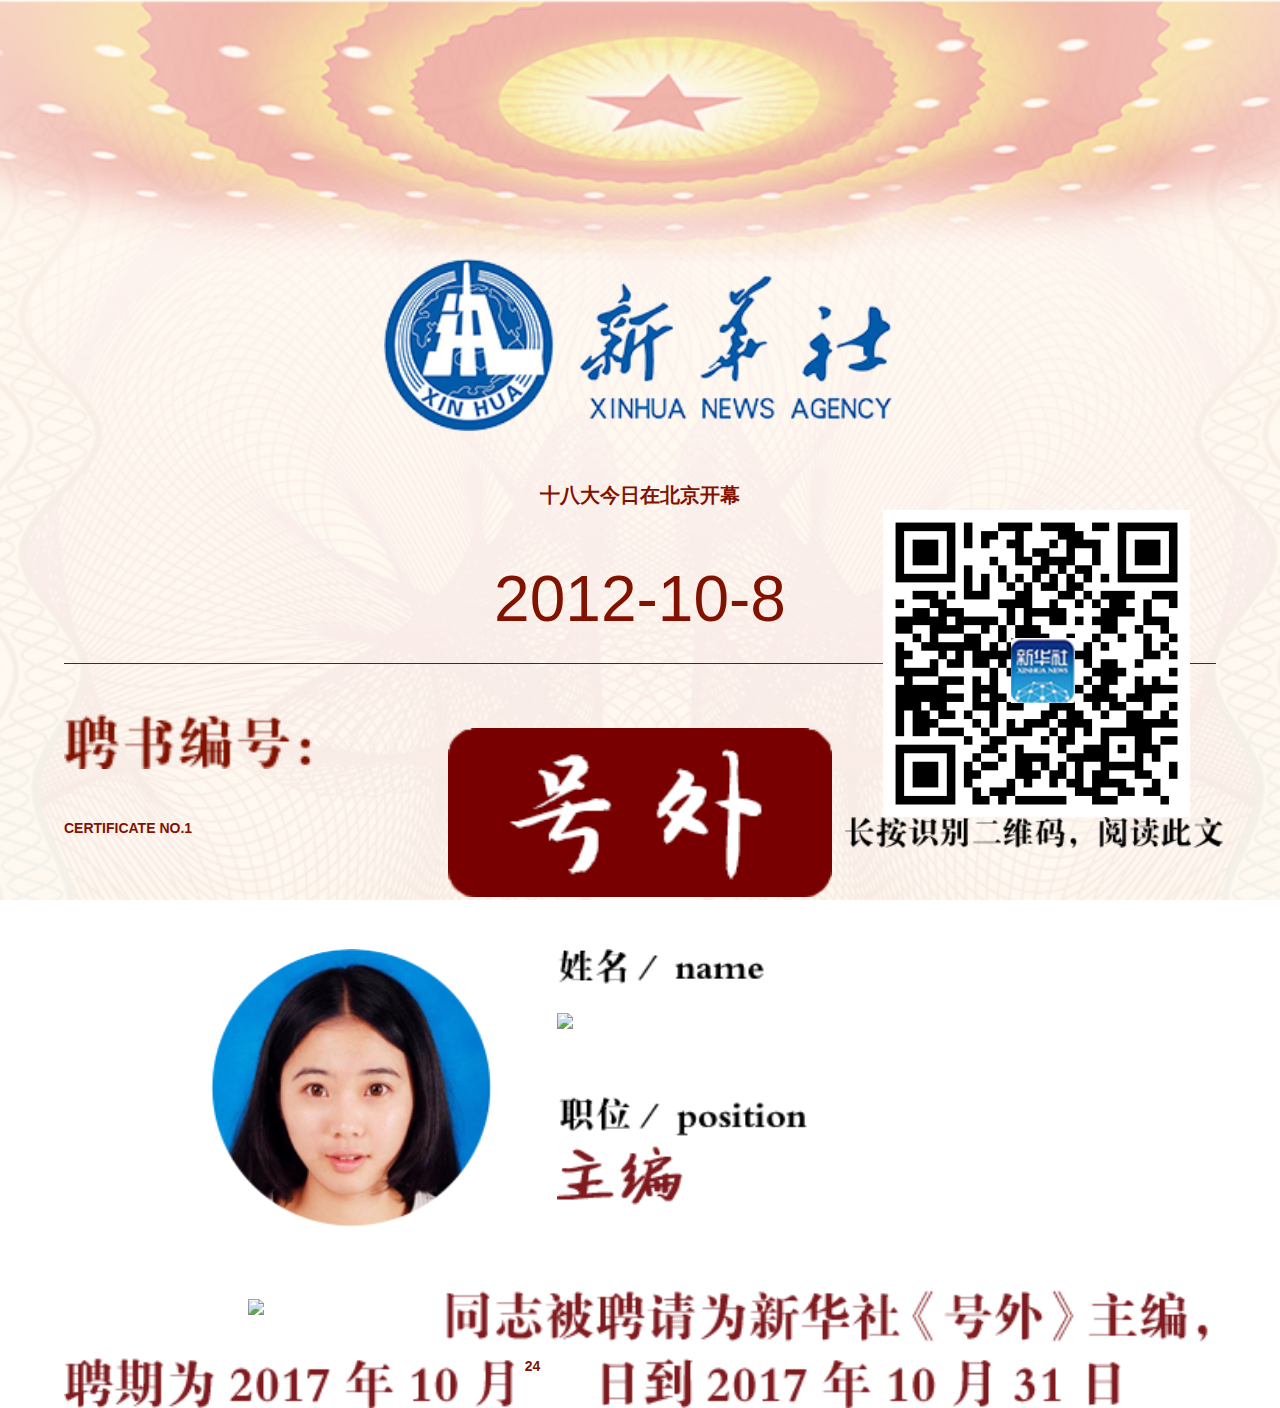
==== index.html @ 839673c4 "a" ====
<!DOCTYPE html>
<html>
<head>
	<meta charset="utf-8">
	<meta name="viewport" content="width=device-width,initial-scale=1.0,user-scalable=no">
	<meta name="format-detection" content="telephone=no,email=no" />
	<title></title>
	<script>
		document.addEventListener("touchmove",function(e){e.preventDefault();},{ passive: false });
		document.querySelector('html').style.fontSize=document.documentElement.clientWidth /10 + 'px';
	</script>
	<link rel="stylesheet" type="text/css" href="./assets/css/index.css">
	<style>
		 
		

	</style>
</head>
<body>
	<div id="fly-main-ui">
		
		<div id="zmiti-stage-C">
			<div class="zmiti-logo">
				<img src='./assets/images/logo.png'/>
			</div>
			<div class="zmiti-title">
				十八大今日在北京开幕
			</div>
			<div class="zmiti-date">
				2012-10-8
			</div>
			<div class="zmiti-hw">
				<img src="./assets/images/haowai.png" alt="">
			</div>
			<div class="zmiti-info">
				<div>
					<img id="zmiti-headimgurl" src="./assets/images/head.png" alt="" >
				</div>
				<div>
					<img src="./assets/images/pos.png" alt="">
					<img class="zmiti-nickname" src="http:\/\/api.zmiti.com\/zmiti_ele\/other\/FPzliDSzykT6.png" id='zmiti-nickname1'>
				</div>
			</div>
			<div class="zmiti-text">
				<div id='zmiti-nickname2'><img class="zmiti-nickname" src="http:\/\/api.zmiti.com\/zmiti_ele\/other\/FPzliDSzykT6.png" ></div>
				<img src="./assets/images/text.png" alt="">
				<span id="zmiti-day"></span>
				
			</div>
			<div class="zmiti-code">
				<img src="./assets/images/code.png" alt="">
				<div id="zmiti-codenum">CERTIFICATE NO.1</div>
			</div>
			<div class="zmiti-qrcode">
				<div class="zmiti-qrcode-C">
					<img id='zmiti-qrcode' src='./assets/images/qrcode.jpg'/>
					<img src='./assets/images/xh-logo.jpg'/>
				</div>
				<img src='./assets/images/read.png'/>
			</div>
		</div>
		<div class="zmiti-mask"></div>
	</div>
	<script src='http://res.wx.qq.com/open/js/jweixin-1.2.0.js'></script> 
	<script src='./assets/js/jquery.min.js'></script>
	<script src='./assets/js/html2canvas.min.js'></script>
	<script src='./assets/js/index.js'></script>

</body>
</html>
---- assets/css/index.css ----
@charset "UTF-8";
/*.ant-btn:focus, .ant-btn:hover,.ant-input:focus, .ant-input:hover {
    background-color: #fff;
    border-color: #bf1616;
    box-shadow: 0 0 0 2px rgba(191, 22, 22, 0.1);
}*/
.lt-full {
  width: 100%;
  height: 100%;
  position: absolute;
  left: 0;
  top: 0; }

.zmiti-text-overflow {
  overflow: hidden;
  white-space: nowrap;
  word-break: break-all;
  text-overflow: ellipsis;
  -webkit-text-overflow: ellipsis; }

html, body, div, p, ul, li, ol, dl, dt, dd, header, footer, video, h1, h2, h3, h4, canvas, section, figure {
  padding: 0;
  margin: 0; }

a {
  text-decoration: none; }

li {
  list-style: none; }

html, body {
  height: 100%;
  -webkit-tap-highlight-color: transparent; }

body {
  font-family: "Helvetica Neue", 'Helvetica', "Microsoft YaHei", '微软雅黑', arial, sans-serif;
  overflow-x: hidden;
  font-size: 14px; }

img {
  border: none;
  vertical-align: middle;
  width: 100%;
  height: auto; }

.clearfix {
  clear: both; }

input, textarea {
  outline: none; }

#fly-main-ui {
  height: 100%; }

#zmiti-stage-C {
  position: absolute;
  left: 0;
  top: 0;
  width: 100%;
  height: 100%;
  z-index: 10;
  background: url(../images/1.jpg) no-repeat center top;
  background-size: cover; }
  #zmiti-stage-C .zmiti-logo {
    width: 4rem;
    margin: 2rem auto 0.4rem; }
  #zmiti-stage-C #zmiti-nickname1 {
    position: absolute;
    top: .5rem;
    width: 60px;
    z-index: 199;
    font-size: .6rem;
    left: 0;
    color: #811200; }
  #zmiti-stage-C #zmiti-nickname2 {
    position: absolute;
    top: -.2rem;
    z-index: 199;
    font-size: .6rem;
    font-weight: bold;
    color: #811200;
    font-family: snowren;
    text-align: center;
    width: 3rem;
    height: 30px; }
    #zmiti-stage-C #zmiti-nickname2 img {
      width: auto; }
  #zmiti-stage-C .zmiti-title {
    text-align: center;
    font-size: 20px;
    font-weight: bold;
    color: #811200; }
  #zmiti-stage-C .zmiti-date {
    text-align: center;
    color: #811200;
    font-size: .5rem;
    width: 9rem;
    margin: .2rem auto 0;
    border-bottom: 1px solid #811200;
    line-height: 1rem; }
  #zmiti-stage-C .zmiti-hw {
    width: 3rem;
    margin: .5rem auto 0; }
  #zmiti-stage-C .zmiti-info {
    width: 5rem;
    position: relative;
    margin: .4rem auto;
    display: -webkit-box;
    -webkit-box-align: center;
    -webkit-box-pack: center;
    -webkit-box-orient: horizontal; }
    #zmiti-stage-C .zmiti-info > div {
      height: 2.2rem; }
      #zmiti-stage-C .zmiti-info > div:nth-of-type(1) {
        position: relative;
        width: 2.2rem;
        margin-right: .5rem; }
        #zmiti-stage-C .zmiti-info > div:nth-of-type(1) img {
          border-radius: 1.1rem;
          width: 2.2rem;
          position: absolute;
          left: 0; }
      #zmiti-stage-C .zmiti-info > div:nth-of-type(2) {
        position: relative;
        width: 4rem; }
        #zmiti-stage-C .zmiti-info > div:nth-of-type(2) img {
          width: 2rem;
          position: absolute; }
  #zmiti-stage-C .zmiti-text {
    width: 9rem;
    position: relative;
    margin: .4rem auto 0; }
    #zmiti-stage-C .zmiti-text span {
      position: absolute;
      font-weight: bold;
      color: #811200;
      left: 3.6rem;
      top: .6rem; }
  #zmiti-stage-C .zmiti-code {
    width: 5rem;
    position: absolute;
    bottom: .5rem;
    left: .5rem;
    font-weight: bold;
    color: #811200; }
    #zmiti-stage-C .zmiti-code img {
      width: 2rem;
      display: block;
      margin-bottom: .4rem; }
  #zmiti-stage-C .zmiti-qrcode {
    width: 3rem;
    position: absolute;
    bottom: .4rem;
    right: .4rem; }
    #zmiti-stage-C .zmiti-qrcode > div {
      background: #fff;
      padding: 4px;
      box-sizing: border-box;
      width: 2.4rem;
      height: 2.4rem;
      margin: 0 auto;
      position: relative; }
      #zmiti-stage-C .zmiti-qrcode > div img {
        width: 100%; }
        #zmiti-stage-C .zmiti-qrcode > div img:nth-of-type(2) {
          width: .5rem;
          position: absolute;
          left: 1rem;
          top: 1rem; }

.zmiti-mask {
  position: absolute;
  width: 100%;
  display: none;
  height: 100%;
  background: rgba(0, 0, 0, 0.9);
  left: 0;
  top: 0;
  z-index: 5800; }

.zmiti-photo {
  position: absolute;
  z-index: 10001;
  width: 100%;
  left: 0;
  top: 0;
  -webkit-transition: 0.2s;
  transition: 0.2s; }
  .zmiti-photo.active {
    width: 80%;
    left: 10%;
    top: 20px; }

/*# sourceMappingURL=index.css.map */
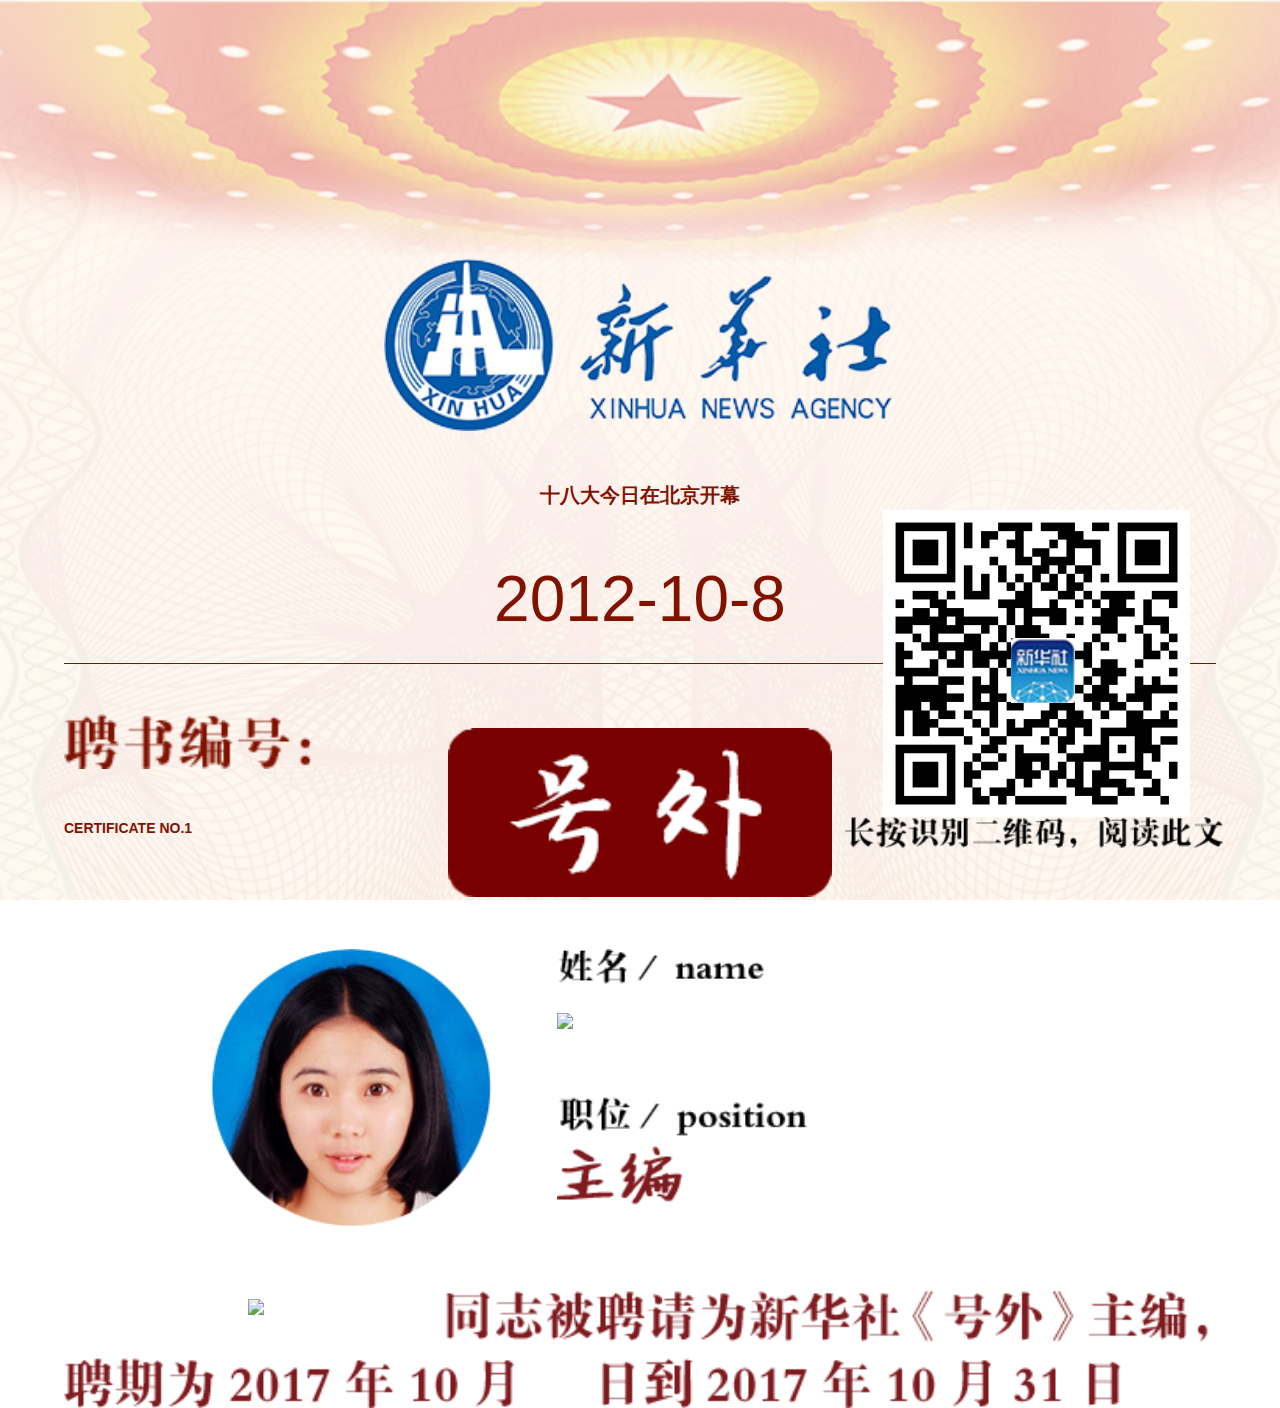
==== commit 04f647c5: "a" ====
--- a/index.html
+++ b/index.html
@@ -63,7 +63,7 @@
 	</div>
 	<script src='http://res.wx.qq.com/open/js/jweixin-1.2.0.js'></script> 
 	<script src='./assets/js/jquery.min.js'></script>
-	<script src='./assets/js/html2canvas.min.js'></script>
+	<script src='./assets/js/html2canvas.js'></script>
 	<script src='./assets/js/index.js'></script>
 
 </body>
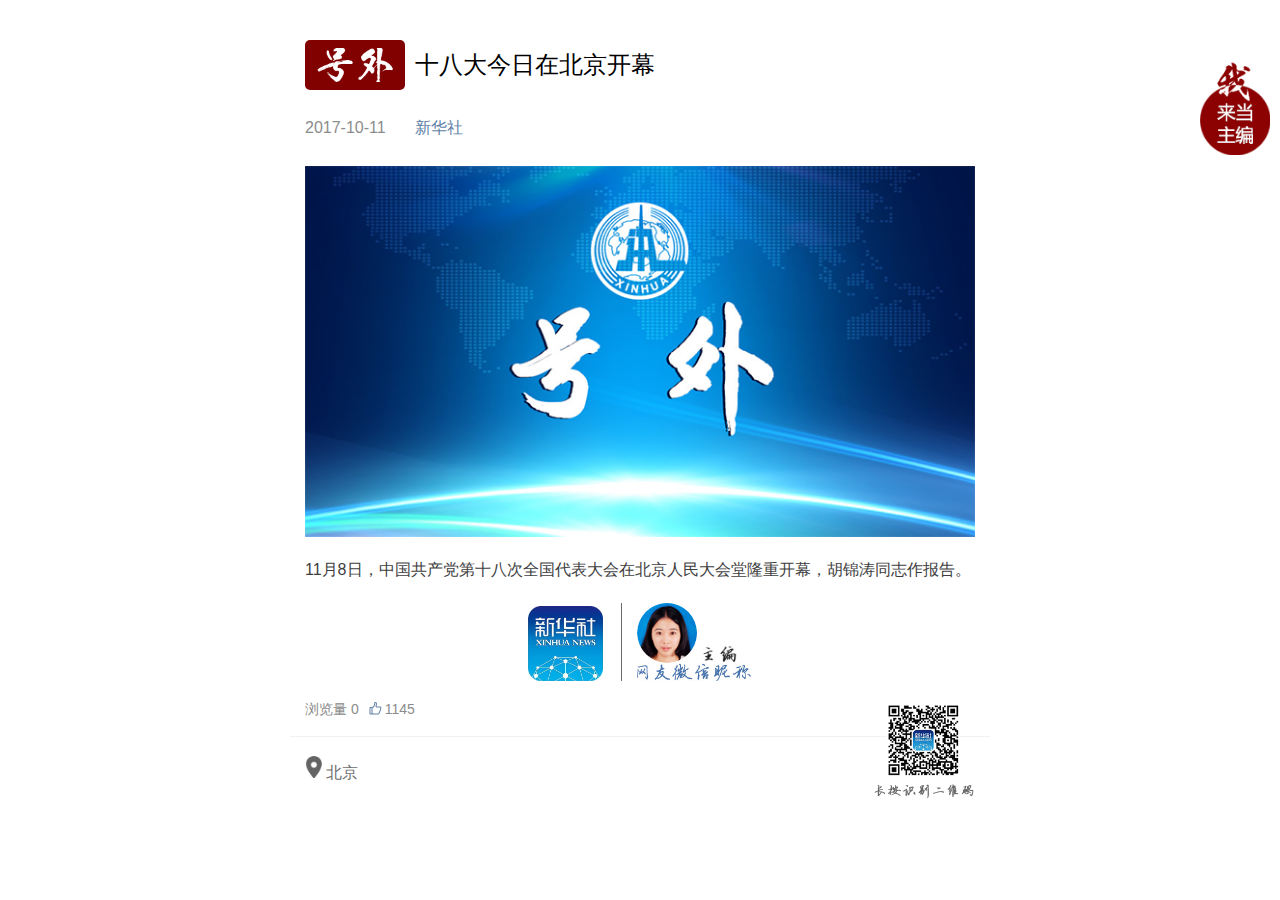
==== commit 8d27c59d: "a" ====
--- a/index.html
+++ b/index.html
@@ -6,10 +6,11 @@
 	<meta name="format-detection" content="telephone=no,email=no" />
 	<title></title>
 	<script>
-		document.addEventListener("touchmove",function(e){e.preventDefault();},{ passive: false });
+		//document.addEventListener("touchmove",function(e){e.preventDefault();},{ passive: false });
 		document.querySelector('html').style.fontSize=document.documentElement.clientWidth /10 + 'px';
 	</script>
 	<link rel="stylesheet" type="text/css" href="./assets/css/index.css">
+	<link rel="stylesheet" type="text/css" href="./assets/css/wx.css">
 	<style>
 		 
 		
@@ -17,7 +18,77 @@
 	</style>
 </head>
 <body>
-	<div id="fly-main-ui">
+
+
+<div id="js_article" class="rich_media">
+
+    <div class="rich_media_inner">
+
+        <div id="page-content" class="rich_media_area_primary">
+
+            <div id="img-content">
+
+                <h2 class="rich_media_title" id="activity-name"><span class="ico-hw"><span>&nbsp;</span></span><span class="tit-h2">十八大今日在北京开幕</span> </h2>
+                <div id="meta_content" class="rich_media_meta_list wx-source">
+                    <em id="post-date" class="rich_media_meta rich_media_meta_text">2017-10-11</em>
+
+                    <a class="rich_media_meta rich_media_meta_link rich_media_meta_nickname" href="##" id="post-user">新华社</a>
+                    <span class="rich_media_meta rich_media_meta_text rich_media_meta_nickname">新华社</span>
+
+
+                </div>
+                <div class="wx-slide"></div>
+                <div class="wx-message">
+                    <div class="mess-img"><img src="assets/images/img-013.png" width="auto"/></div>
+
+                </div>
+                <div class="hr20"></div>
+                <div class="rich_media_content " id="js_content">
+
+                    <p>11月8日，中国共产党第十八次全国代表大会在北京人民大会堂隆重开幕，胡锦涛同志作报告。
+                    </p>
+
+
+                </div>
+                <div class="hr20"></div>
+                <div class="wx-editor">
+                    <span class="wx-b1"></span>
+                    <span class="wx-b2">
+                        <span class="wx-face1">
+                            <img src="assets/images/img-014.png" />
+                            <i></i>
+                        </span>
+                        <span class="wx-name1">
+                            <img src="assets/images/img-010.jpg" />
+                        </span>
+                    </span>
+                </div>
+
+            </div>
+            <div class="hr10"></div>
+            <div class="rich_media_tool" id="js_toobar3">
+                <div id="js_read_area3" class="media_tool_meta tips_global meta_primary" >浏览量 <span
+                        id="readNum3">0</span></div>
+
+                <span class="media_tool_meta meta_primary tips_global meta_praise" id="like3">
+                    <i class="icon_praise_gray"></i><span class="praise_num" id="likeNum3">3194</span>
+                </span>
+
+            </div>
+            <div class="clearfix"></div>
+        </div>
+        <div class="wx-bottom">
+            <div class="hr20"></div>
+            <div class="wx-xy">
+                <i></i>
+                <span>北京</span>
+            </div>
+            <div class="wx-code"></div>
+        </div>
+
+    </div>
+</div>
+	<div id="fly-main-ui" style="display: none;">
 		
 		<div id="zmiti-stage-C">
 			<div class="zmiti-logo">
@@ -38,11 +109,11 @@
 				</div>
 				<div>
 					<img src="./assets/images/pos.png" alt="">
-					<img class="zmiti-nickname" src="http:\/\/api.zmiti.com\/zmiti_ele\/other\/FPzliDSzykT6.png" id='zmiti-nickname1'>
+					<img class="zmiti-nickname" src="http://api.zmiti.com//zmiti_ele//other//k7I8Rc7lQWUH.png" id='zmiti-nickname1'>
 				</div>
 			</div>
 			<div class="zmiti-text">
-				<div id='zmiti-nickname2'><img class="zmiti-nickname" src="http:\/\/api.zmiti.com\/zmiti_ele\/other\/FPzliDSzykT6.png" ></div>
+				<div id='zmiti-nickname2'><img class="zmiti-nickname" src="http://api.zmiti.com//zmiti_ele//other//k7I8Rc7lQWUH.png" ></div>
 				<img src="./assets/images/text.png" alt="">
 				<span id="zmiti-day"></span>
 				
@@ -61,6 +132,8 @@
 		</div>
 		<div class="zmiti-mask"></div>
 	</div>
+
+
 	<script src='http://res.wx.qq.com/open/js/jweixin-1.2.0.js'></script> 
 	<script src='./assets/js/jquery.min.js'></script>
 	<script src='./assets/js/html2canvas.js'></script>
--- a/assets/css/index.css
+++ b/assets/css/index.css
@@ -50,7 +50,12 @@
   outline: none; }
 
 #fly-main-ui {
-  height: 100%; }
+  height: 100%;
+  position: fixed;
+  left: 0;
+  top: 0;
+  width: 100%;
+  z-index: 201; }
 
 #zmiti-stage-C {
   position: absolute;
@@ -84,7 +89,8 @@
     width: 3rem;
     height: 30px; }
     #zmiti-stage-C #zmiti-nickname2 img {
-      width: auto; }
+      width: auto;
+      max-width: 3rem; }
   #zmiti-stage-C .zmiti-title {
     text-align: center;
     font-size: 20px;
--- a/assets/css/wx.css
+++ b/assets/css/wx.css
@@ -0,0 +1,963 @@
+@charset "UTF-8";
+html {
+  -ms-text-size-adjust: 100%;
+  -webkit-text-size-adjust: 100%;
+  line-height: 1.6; }
+
+body {
+  -webkit-touch-callout: none;
+  font-family: -apple-system-font, "Helvetica Neue", "PingFang SC", "Hiragino Sans GB", "Microsoft YaHei", sans-serif;
+  line-height: inherit;
+  background: #f3f3f3; }
+
+ul, ol, li, dl, dd, dt {
+  list-style: none; }
+
+body.rich_media_empty_extra {
+  background-color: #fff; }
+
+body.rich_media_empty_extra .rich_media_area_primary:before {
+  display: none; }
+
+h1, h2, h3, h4, h5, h6 {
+  font-weight: 400;
+  font-size: 16px; }
+
+* {
+  margin: 0;
+  padding: 0; }
+
+a {
+  color: #607fa6;
+  text-decoration: none; }
+
+.rich_media_inner {
+  font-size: 16px;
+  word-wrap: break-word;
+  -webkit-hyphens: auto;
+  -ms-hyphens: auto;
+  hyphens: auto; }
+
+.rich_media_area_primary {
+  position: relative;
+  padding: 20px 15px 15px;
+  background-color: #fff; }
+
+.rich_media_area_primary:before {
+  content: " ";
+  position: absolute;
+  left: 0;
+  top: 0;
+  width: 100%;
+  height: 1px;
+  border-top: 1px solid #e5e5e5;
+  -webkit-transform-origin: 0 0;
+  transform-origin: 0 0;
+  -webkit-transform: scaleY(0.5);
+  transform: scaleY(0.5);
+  top: auto;
+  bottom: -2px; }
+
+.rich_media_area_primary .original_img_wrp {
+  display: inline-block;
+  font-size: 0; }
+
+.rich_media_area_primary .original_img_wrp .tips_global {
+  display: block;
+  margin-top: .5em;
+  font-size: 14px;
+  text-align: right;
+  width: auto;
+  overflow: hidden;
+  text-overflow: ellipsis;
+  white-space: nowrap;
+  word-wrap: normal; }
+
+.rich_media_area_extra {
+  padding: 0 15px 0; }
+
+.rich_media_title {
+  margin-bottom: 10px;
+  line-height: 1.4;
+  font-weight: 400;
+  font-size: 24px; }
+
+.icon_original_tag_primary {
+  display: inline-block;
+  padding: 1px .65em;
+  margin-top: -0.2em;
+  vertical-align: middle;
+  line-height: 1.4;
+  font-size: 12px;
+  border-top-left-radius: .85em 50%;
+  -moz-border-radius-topleft: .85em 50%;
+  -webkit-border-top-left-radius: .85em 50%;
+  border-top-right-radius: .85em 50%;
+  -moz-border-radius-topright: .85em 50%;
+  -webkit-border-top-right-radius: .85em 50%;
+  border-bottom-left-radius: .85em 50%;
+  -moz-border-radius-bottomleft: .85em 50%;
+  -webkit-border-bottom-left-radius: .85em 50%;
+  border-bottom-right-radius: .85em 50%;
+  -moz-border-radius-bottomright: .85em 50%;
+  -webkit-border-bottom-right-radius: .85em 50%;
+  border: 1px solid #9e9e9e;
+  color: #8c8c8c; }
+
+.icon_original_tag_primary.title_tag {
+  background-color: #e94442;
+  border-color: #d04b4e;
+  color: #fff;
+  margin-bottom: .5em;
+  padding: 2px .65em;
+  border-top-left-radius: .95em 50%;
+  -moz-border-radius-topleft: .95em 50%;
+  -webkit-border-top-left-radius: .95em 50%;
+  border-top-right-radius: .95em 50%;
+  -moz-border-radius-topright: .95em 50%;
+  -webkit-border-top-right-radius: .95em 50%;
+  border-bottom-left-radius: .95em 50%;
+  -moz-border-radius-bottomleft: .95em 50%;
+  -webkit-border-bottom-left-radius: .95em 50%;
+  border-bottom-right-radius: .95em 50%;
+  -moz-border-radius-bottomright: .95em 50%;
+  -webkit-border-bottom-right-radius: 0.95em 50%; }
+
+.rich_media_meta_list {
+  margin-bottom: 18px;
+  line-height: 20px;
+  font-size: 0; }
+
+.rich_media_meta_list em {
+  font-style: normal; }
+
+.rich_media_meta {
+  display: inline-block;
+  vertical-align: middle;
+  margin-right: 8px;
+  margin-bottom: 10px;
+  font-size: 16px; }
+
+.meta_original_tag {
+  display: inline-block;
+  vertical-align: middle;
+  padding: 1px .5em;
+  border: 1px solid #9e9e9e;
+  color: #8c8c8c;
+  border-top-left-radius: 20% 50%;
+  -moz-border-radius-topleft: 20% 50%;
+  -webkit-border-top-left-radius: 20% 50%;
+  border-top-right-radius: 20% 50%;
+  -moz-border-radius-topright: 20% 50%;
+  -webkit-border-top-right-radius: 20% 50%;
+  border-bottom-left-radius: 20% 50%;
+  -moz-border-radius-bottomleft: 20% 50%;
+  -webkit-border-bottom-left-radius: 20% 50%;
+  border-bottom-right-radius: 20% 50%;
+  -moz-border-radius-bottomright: 20% 50%;
+  -webkit-border-bottom-right-radius: 20% 50%;
+  font-size: 15px;
+  line-height: 1.1; }
+
+.meta_enterprise_tag img {
+  width: 30px;
+  height: 30px !important;
+  display: block;
+  position: relative;
+  margin-top: -3px;
+  border: 0; }
+
+.rich_media_meta_text {
+  color: #8c8c8c; }
+
+span.rich_media_meta_nickname {
+  display: none; }
+
+.rich_media_thumb_wrp {
+  margin-bottom: 6px; }
+
+.rich_media_thumb_wrp .original_img_wrp {
+  display: block; }
+
+.rich_media_thumb {
+  display: block;
+  width: 100%; }
+
+.rich_media_content {
+  overflow: hidden;
+  color: #3e3e3e; }
+
+.rich_media_content * {
+  max-width: 100% !important;
+  box-sizing: border-box !important;
+  -webkit-box-sizing: border-box !important;
+  word-wrap: break-word !important; }
+
+.rich_media_content p {
+  clear: both;
+  min-height: 1em; }
+
+.rich_media_content em {
+  font-style: italic; }
+
+.rich_media_content fieldset {
+  min-width: 0; }
+
+.rich_media_content .list-paddingleft-2 {
+  padding-left: 30px; }
+
+.rich_media_content blockquote {
+  margin: 0;
+  padding-left: 10px;
+  border-left: 3px solid #dbdbdb; }
+
+img {
+  height: auto !important; }
+
+@media screen and (device-aspect-ratio: 2 / 3), screen and (device-aspect-ratio: 40 / 71) {
+  .meta_original_tag {
+    padding-top: 0; } }
+@media (min-device-width: 375px) and (max-device-width: 667px) and (-webkit-min-device-pixel-ratio: 2) {
+  .mm_appmsg .rich_media_inner, .mm_appmsg .rich_media_meta, .mm_appmsg .discuss_list, .mm_appmsg .rich_media_extra, .mm_appmsg .title_tips .tips {
+    font-size: 16px; }
+
+  .mm_appmsg .meta_original_tag {
+    font-size: 15px; } }
+@media (min-device-width: 414px) and (max-device-width: 736px) and (-webkit-min-device-pixel-ratio: 3) {
+  .mm_appmsg .rich_media_title {
+    font-size: 25px; } }
+@media screen and (min-width: 1024px) {
+  .rich_media {
+    width: 740px;
+    margin-left: auto;
+    margin-right: auto; }
+
+  .rich_media_inner {
+    padding: 20px; }
+
+  body {
+    background-color: #fff; } }
+@media screen and (min-width: 1025px) {
+  body {
+    font-family: "Helvetica Neue", Helvetica, "Hiragino Sans GB", "Microsoft YaHei", Arial, sans-serif; }
+
+  .rich_media {
+    position: relative; }
+
+  .rich_media_inner {
+    background-color: #fff;
+    padding-bottom: 100px; } }
+.radius_avatar {
+  display: inline-block;
+  background-color: #fff;
+  padding: 3px;
+  border-radius: 50%;
+  -moz-border-radius: 50%;
+  -webkit-border-radius: 50%;
+  overflow: hidden;
+  vertical-align: middle; }
+
+.radius_avatar img {
+  display: block;
+  width: 100%;
+  height: 100%;
+  border-radius: 50%;
+  -moz-border-radius: 50%;
+  -webkit-border-radius: 50%;
+  background-color: #eee; }
+
+.cell {
+  padding: .8em 0;
+  display: block;
+  position: relative; }
+
+.cell_hd, .cell_bd, .cell_ft {
+  display: table-cell;
+  vertical-align: middle;
+  word-wrap: break-word;
+  word-break: break-all;
+  white-space: nowrap; }
+
+.cell_primary {
+  width: 2000px;
+  white-space: normal; }
+
+.flex_cell {
+  padding: 10px 0;
+  display: -webkit-box;
+  display: -webkit-flex;
+  display: -ms-flexbox;
+  display: flex;
+  -webkit-box-align: center;
+  -webkit-align-items: center;
+  -ms-flex-align: center;
+  align-items: center; }
+
+.flex_cell_primary {
+  width: 100%;
+  -webkit-box-flex: 1;
+  -webkit-flex: 1;
+  -ms-flex: 1;
+  box-flex: 1;
+  flex: 1; }
+
+.original_tool_area {
+  display: block;
+  padding: .75em 1em 0;
+  -webkit-tap-highlight-color: transparent;
+  color: #3e3e3e;
+  border: 1px solid #eaeaea;
+  margin: 20px 0; }
+
+.original_tool_area .tips_global {
+  position: relative;
+  padding-bottom: .5em;
+  font-size: 15px; }
+
+.original_tool_area .tips_global:after {
+  content: " ";
+  position: absolute;
+  left: 0;
+  bottom: 0;
+  right: 0;
+  height: 1px;
+  border-bottom: 1px solid #dbdbdb;
+  -webkit-transform-origin: 0 100%;
+  transform-origin: 0 100%;
+  -webkit-transform: scaleY(0.5);
+  transform: scaleY(0.5); }
+
+.original_tool_area .radius_avatar {
+  width: 27px;
+  height: 27px;
+  padding: 0;
+  margin-right: 0.5em; }
+
+.original_tool_area .radius_avatar img {
+  height: 100% !important; }
+
+.original_tool_area .flex_cell_bd {
+  width: auto;
+  overflow: hidden;
+  text-overflow: ellipsis;
+  white-space: nowrap;
+  word-wrap: normal; }
+
+.original_tool_area .flex_cell_ft {
+  font-size: 14px;
+  color: #8c8c8c;
+  padding-left: 1em;
+  white-space: nowrap; }
+
+.original_tool_area .icon_access:after {
+  content: " ";
+  display: inline-block;
+  height: 8px;
+  width: 8px;
+  border-width: 1px 1px 0 0;
+  border-color: #cbcad0;
+  border-style: solid;
+  transform: matrix(0.71, 0.71, -0.71, 0.71, 0, 0);
+  -ms-transform: matrix(0.71, 0.71, -0.71, 0.71, 0, 0);
+  -webkit-transform: matrix(0.71, 0.71, -0.71, 0.71, 0, 0);
+  position: relative;
+  top: -2px;
+  top: -1px; }
+
+.weui_loading {
+  width: 20px;
+  height: 20px;
+  display: inline-block;
+  vertical-align: middle;
+  -webkit-animation: weuiLoading 1s steps(12, end) infinite;
+  animation: weuiLoading 1s steps(12, end) infinite;
+  background: transparent url([data-uri]) no-repeat;
+  -webkit-background-size: 100%;
+  background-size: 100%; }
+
+@-webkit-keyframes weuiLoading {
+  0% {
+    -webkit-transform: rotate3d(0, 0, 1, 0deg); }
+  100% {
+    -webkit-transform: rotate3d(0, 0, 1, 360deg); } }
+@keyframes weuiLoading {
+  0% {
+    -webkit-transform: rotate3d(0, 0, 1, 0deg); }
+  100% {
+    -webkit-transform: rotate3d(0, 0, 1, 360deg); } }
+.gif_img_wrp {
+  display: inline-block;
+  font-size: 0;
+  position: relative;
+  font-weight: 400;
+  font-style: normal;
+  text-indent: 0;
+  text-shadow: none 1px 1px rgba(0, 0, 0, 0.5); }
+
+.gif_img_wrp img {
+  vertical-align: top; }
+
+.gif_img_tips {
+  background: rgba(0, 0, 0, 0.6) !important;
+  filter: progid:DXImageTransform.Microsoft.gradient(GradientType=0, startColorstr='#99000000', endcolorstr = '#99000000');
+  border-top-left-radius: 1.2em 50%;
+  -moz-border-radius-topleft: 1.2em 50%;
+  -webkit-border-top-left-radius: 1.2em 50%;
+  border-top-right-radius: 1.2em 50%;
+  -moz-border-radius-topright: 1.2em 50%;
+  -webkit-border-top-right-radius: 1.2em 50%;
+  border-bottom-left-radius: 1.2em 50%;
+  -moz-border-radius-bottomleft: 1.2em 50%;
+  -webkit-border-bottom-left-radius: 1.2em 50%;
+  border-bottom-right-radius: 1.2em 50%;
+  -moz-border-radius-bottomright: 1.2em 50%;
+  -webkit-border-bottom-right-radius: 1.2em 50%;
+  line-height: 2.3;
+  font-size: 11px;
+  color: #fff;
+  text-align: center;
+  position: absolute;
+  bottom: 10px;
+  left: 10px;
+  min-width: 65px; }
+
+.gif_img_tips.loading {
+  min-width: 75px; }
+
+.gif_img_tips i {
+  vertical-align: middle;
+  margin: -0.2em 0.73em 0 -2px; }
+
+.gif_img_play_arrow {
+  display: inline-block;
+  width: 0;
+  height: 0;
+  border-width: 8px;
+  border-style: dashed;
+  border-color: transparent;
+  border-right-width: 0;
+  border-left-color: #fff;
+  border-left-style: solid;
+  border-width: 5px 0 5px 8px; }
+
+.gif_img_loading {
+  width: 14px;
+  height: 14px; }
+
+i.gif_img_loading {
+  margin-left: -4px; }
+
+.gif_bg_tips_wrp {
+  position: relative;
+  height: 0;
+  line-height: 0;
+  margin: 0;
+  padding: 0; }
+
+.gif_bg_tips_wrp .gif_img_tips_group {
+  position: absolute;
+  top: 0;
+  left: 0;
+  z-index: 9999; }
+
+.gif_bg_tips_wrp .gif_img_tips_group .gif_img_tips {
+  top: 0;
+  left: 0;
+  bottom: auto; }
+
+.rich_media_global_msg {
+  position: fixed;
+  top: 0;
+  left: 0;
+  right: 0;
+  padding: 1em 35px 1em 15px;
+  z-index: 2;
+  background-color: #c6e0f8;
+  color: #8c8c8c;
+  font-size: 13px; }
+
+.rich_media_global_msg .icon_closed {
+  position: absolute;
+  right: 15px;
+  top: 50%;
+  margin-top: -5px;
+  line-height: 300px;
+  overflow: hidden;
+  -webkit-tap-highlight-color: transparent;
+  background: transparent url(//res.wx.qq.com/mmbizwap/zh_CN/htmledition/images/icon/appmsg/icon_appmsg_msg_closed_sprite.2x2eb52b.png) no-repeat 0 0;
+  width: 11px;
+  height: 11px;
+  vertical-align: middle;
+  display: inline-block;
+  -webkit-background-size: 100% auto;
+  background-size: 100% auto; }
+
+.rich_media_global_msg .icon_closed:active {
+  background-position: 0 -17px; }
+
+.preview_appmsg .rich_media_title {
+  margin-top: 1.9em; }
+
+@media screen and (min-width: 1024px) {
+  .rich_media_global_msg {
+    position: relative;
+    margin: 0 20px; }
+
+  .preview_appmsg .rich_media_title {
+    margin-top: 0; } }
+.pages_reset {
+  color: #3e3e3e;
+  line-height: 1.6;
+  font-size: 16px;
+  font-weight: 400;
+  font-style: normal;
+  text-indent: 0;
+  letter-spacing: normal;
+  text-align: left;
+  text-decoration: none;
+  white-space: normal; }
+
+.weapp_element, .weapp_display_element, .mp-miniprogram {
+  display: block;
+  margin: 1em 0; }
+
+.share_audio_context {
+  margin: 16px 0; }
+
+.weapp_text_link {
+  font-size: 17px; }
+
+.weapp_text_link:before {
+  content: '';
+  display: inline-block;
+  line-height: 1;
+  background-size: 12px 12px;
+  background-repeat: no-repeat;
+  background-image: url("[data-uri]");
+  vertical-align: middle;
+  font-size: 11px;
+  color: #888;
+  border-radius: 10px;
+  background-color: #f4f4f4;
+  margin-right: 6px;
+  margin-top: -4px;
+  background-position: center;
+  height: 20px;
+  width: 20px; }
+
+.weui-mask {
+  position: fixed;
+  z-index: 100;
+  top: 0;
+  right: 0;
+  left: 0;
+  bottom: 0;
+  background: rgba(0, 0, 0, 0.6); }
+
+.weui-dialog {
+  position: fixed;
+  z-index: 101;
+  width: 80%;
+  max-width: 300px;
+  top: 50%;
+  left: 50%;
+  -webkit-transform: translate(-50%, -50%);
+  transform: translate(-50%, -50%);
+  background-color: #fff;
+  text-align: center;
+  border-radius: 3px;
+  overflow: hidden; }
+
+.weui-dialog__hd {
+  padding: 1.3em 1.6em 0.5em; }
+
+.weui-dialog__title {
+  font-weight: 400;
+  font-size: 18px; }
+
+.weui-dialog__bd {
+  padding: 0 1.6em .8em;
+  min-height: 40px;
+  font-size: 15px;
+  line-height: 1.3;
+  word-wrap: break-word;
+  word-break: break-all;
+  color: #999; }
+
+.weui-dialog__bd:first-child {
+  padding: 2.7em 20px 1.7em;
+  color: #353535; }
+
+.weui-dialog__ft {
+  position: relative;
+  line-height: 48px;
+  font-size: 18px;
+  display: -webkit-box;
+  display: -webkit-flex;
+  display: flex; }
+
+.weui-dialog__ft:after {
+  content: " ";
+  position: absolute;
+  left: 0;
+  top: 0;
+  right: 0;
+  height: 1px;
+  border-top: 1px solid #d5d5d6;
+  color: #d5d5d6;
+  -webkit-transform-origin: 0 0;
+  transform-origin: 0 0;
+  -webkit-transform: scaleY(0.5);
+  transform: scaleY(0.5); }
+
+.weui-dialog__btn {
+  display: block;
+  -webkit-box-flex: 1;
+  -webkit-flex: 1;
+  flex: 1;
+  color: #3cc51f;
+  text-decoration: none;
+  -webkit-tap-highlight-color: transparent;
+  position: relative; }
+
+.weui-dialog__btn:active {
+  background-color: #eee; }
+
+.weui-dialog__btn:after {
+  content: " ";
+  position: absolute;
+  left: 0;
+  top: 0;
+  width: 1px;
+  bottom: 0;
+  border-left: 1px solid #d5d5d6;
+  color: #d5d5d6;
+  -webkit-transform-origin: 0 0;
+  transform-origin: 0 0;
+  -webkit-transform: scaleX(0.5);
+  transform: scaleX(0.5); }
+
+.weui-dialog__btn:first-child:after {
+  display: none; }
+
+.weui-dialog__btn_default {
+  color: #353535; }
+
+.weui-dialog__btn_primary {
+  color: #0bb20c; }
+
+/*171011*/
+.rich_media_content img {
+  box-sizing: border-box !important;
+  word-wrap: break-word !important;
+  visibility: visible !important;
+  width: 100% !important; }
+.rich_media_content br {
+  max-width: 100%;
+  box-sizing: border-box !important;
+  word-wrap: break-word !important; }
+
+div.wx_dz span.t1 {
+  font-size: 20px; }
+  div.wx_dz span.t1 span.t1-s {
+    color: #7b0c00; }
+
+.tips_global {
+  color: #8c8c8c; }
+
+.rich_media_tool .meta_primary {
+  float: left;
+  margin-right: 10px; }
+
+.icon_praise_gray {
+  background: transparent url(../images/ico-1.png) no-repeat 0 0;
+  width: 13px;
+  height: 13px;
+  vertical-align: middle;
+  display: inline-block;
+  -webkit-background-size: 100% auto;
+  background-size: 100% auto; }
+
+.media_tool_meta i {
+  vertical-align: 0;
+  position: relative;
+  top: 1px;
+  margin-right: 3px; }
+
+.rich_media_title span {
+  display: inline-block; }
+
+.meta_extra {
+  float: right;
+  margin-left: 10px; }
+
+.ico-hw {
+  margin-right: 10px;
+  margin-bottom: 10px;
+  padding: 8px 10px;
+  background: #810101;
+  border-radius: 5px;
+  -webkit-border-radius: 5px;
+  -moz-border-radius: 5px; }
+  .ico-hw span {
+    width: 80px;
+    background: url("../images/img-005.png") no-repeat 0 center;
+    background-size: cover; }
+
+.wx-author {
+  width: 100%;
+  margin-bottom: 20px;
+  background: url("../images/img-006.jpg") no-repeat center;
+  background-size: cover; }
+  .wx-author .author-info {
+    width: 46%;
+    margin: 0 auto;
+    background: #ffffff;
+    padding: 0 2%;
+    text-align: center; }
+    .wx-author .author-info span {
+      display: inline-block; }
+    .wx-author .author-info img {
+      width: 100%;
+      display: block; }
+    .wx-author .author-info .faces {
+      width: 32.5%;
+      margin-right: 5%; }
+      .wx-author .author-info .faces img {
+        border-radius: 50%;
+        -webkit-border-radius: 50%;
+        -moz-border-radius: 50%; }
+    .wx-author .author-info .names {
+      width: 60%; }
+
+.clearfix {
+  clear: both;
+  height: 0;
+  line-height: 0;
+  font-size: 0; }
+
+.rich_media_title {
+  margin-bottom: 0; }
+
+.rich_media_meta_list {
+  padding-top: 18px;
+  padding-bottom: 0px; }
+
+.wx-source {
+  width: 100%;
+  position: relative; }
+  .wx-source em {
+    width: 102px; }
+
+.wx-slide {
+  display: inline-block;
+  position: fixed;
+  z-index: 200;
+  right: 10px;
+  top: 60px;
+  width: 70px;
+  height: 95px;
+  background: url("../images/img-015.png") no-repeat;
+  background-size: cover; }
+
+.wx-comments {
+  background: #f3f3f3; }
+  .wx-comments .wx-inner {
+    padding: 20px 15px 15px; }
+  .wx-comments .comm-inner {
+    padding: 20px 0 0 0; }
+    .wx-comments .comm-inner li {
+      position: relative;
+      min-height: 70px;
+      margin-bottom: 20px; }
+    .wx-comments .comm-inner .user-face {
+      width: 70px;
+      height: 70px;
+      position: absolute; }
+      .wx-comments .comm-inner .user-face img {
+        width: 100%;
+        display: block;
+        border-radius: 5px;
+        -webkit-border-radius: 5px;
+        -moz-border-radius: 5px; }
+    .wx-comments .comm-inner .user-con {
+      padding: 0 0 0 80px; }
+  .wx-comments .unames {
+    color: #727272;
+    position: relative; }
+    .wx-comments .unames .u-dz {
+      position: absolute;
+      right: 0;
+      top: 0;
+      color: #8c8c8c;
+      font-size: 16px; }
+  .wx-comments .utext {
+    color: #3e3e3e; }
+  .wx-comments .udates {
+    color: #bdbdbd; }
+  .wx-comments .comm-tips {
+    text-align: center;
+    color: #8c8c8c;
+    position: relative; }
+    .wx-comments .comm-tips span {
+      background-color: #f3f3f3;
+      position: relative;
+      z-index: 2;
+      zoom: 1;
+      padding: 0 20px; }
+    .wx-comments .comm-tips .clearfix {
+      width: 100%;
+      border-bottom: 1px #e1e1e1 dashed;
+      position: absolute;
+      bottom: 12px;
+      z-index: 1; }
+  .wx-comments .comm-linkmore {
+    text-align: center;
+    color: #607fa6; }
+
+.wx-editor {
+  text-align: center; }
+  .wx-editor img {
+    display: block;
+    width: auto; }
+  .wx-editor .wx-b1, .wx-editor .wx-b2 {
+    display: inline-block; }
+  .wx-editor .wx-b1 {
+    width: 75px;
+    height: 75px;
+    background: url("../images/logo_footer2.jpg") no-repeat;
+    background-size: cover; }
+  .wx-editor .wx-b2 {
+    border-left: 1px #6a6a6a solid;
+    padding: 0 0 0 15px;
+    margin-left: 14px; }
+    .wx-editor .wx-b2 span {
+      display: block; }
+
+.wx-face1 {
+  position: relative;
+  zoom: 1; }
+  .wx-face1 i {
+    display: inline-block;
+    background: url("../images/img-009.jpg") no-repeat;
+    background-size: cover;
+    position: absolute;
+    width: 36px;
+    height: 18px;
+    left: 65px;
+    bottom: 0; }
+  .wx-face1 img {
+    width: 60px;
+    border-radius: 50%;
+    -webkit-border-radius: 50%;
+    -moz-border-radius: 50%; }
+
+.wx-name1 img {
+  height: 18px !important; }
+
+.rich_media_tool {
+  font-size: 14px; }
+
+.hr20, .hr10 {
+  line-height: 0;
+  font-size: 0;
+  clear: both; }
+
+.hr20 {
+  height: 20px; }
+
+.hr10 {
+  height: 10px; }
+
+.wx-bottom {
+  position: relative;
+  padding: 0 130px 0 15px; }
+  .wx-bottom .wx-xy i {
+    display: inline-block;
+    width: 17px;
+    height: 22px;
+    background: url("../images/img-012.png") no-repeat;
+    background-size: cover; }
+  .wx-bottom .wx-xy span {
+    display: inline-block;
+    color: #6d6d6d; }
+  .wx-bottom .wx-code {
+    width: 101px;
+    height: 95px;
+    background: url("../images/img-011.png") no-repeat;
+    background-size: cover;
+    position: absolute;
+    right: 15px;
+    top: -32px; }
+
+.wx-message {
+  position: relative;
+  font-size: 0;
+  line-height: 1; }
+  .wx-message .mess-img img {
+    width: 100%;
+    display: block; }
+  .wx-message .wx-open {
+    width: 80px;
+    height: 29px;
+    position: absolute;
+    z-index: 200;
+    right: 10px;
+    bottom: 10px;
+    background-size: cover;
+    background-repeat: no-repeat; }
+  .wx-message input {
+    opacity: 0;
+    width: 80px;
+    height: 29px;
+    cursor: pointer; }
+  .wx-message .wx-sta1 {
+    background-image: url("../images/ico-s01.png"); }
+  .wx-message .wx-sta2 {
+    background-image: url("../images/ico-s02.png"); }
+
+/*寮瑰箷*/
+#danmuarea {
+  position: absolute;
+  min-width: 348px;
+  min-height: 193px;
+  left: 0;
+  top: 0; }
+
+@media (max-width: 490px) {
+  .wx-author .author-info {
+    width: 46%; }
+    .wx-author .author-info .faces {
+      width: 30%; }
+    .wx-author .author-info .names {
+      width: 60%; }
+
+  .wx-message .wx-open {
+    width: 52px;
+    height: 19px; }
+  .wx-message input {
+    width: 52px;
+    height: 19px; }
+
+  .wx-slide {
+    width: 45px;
+    height: 61px;
+    top: 70px; } }
+@media (max-width: 380px) {
+  .ico-hw {
+    padding: 5px 10px; }
+    .ico-hw span {
+      width: 75px; }
+
+  .wx-source em {
+    width: 97px; } }
+@media (max-width: 320px) {
+  .wx-editor .wx-b1 {
+    width: 62px;
+    height: 62px; }
+  .wx-editor .wx-face1 img {
+    width: 48px; }
+  .wx-editor .wx-name1 img {
+    height: 16px !important; } }
+
+/*# sourceMappingURL=wx.css.map */
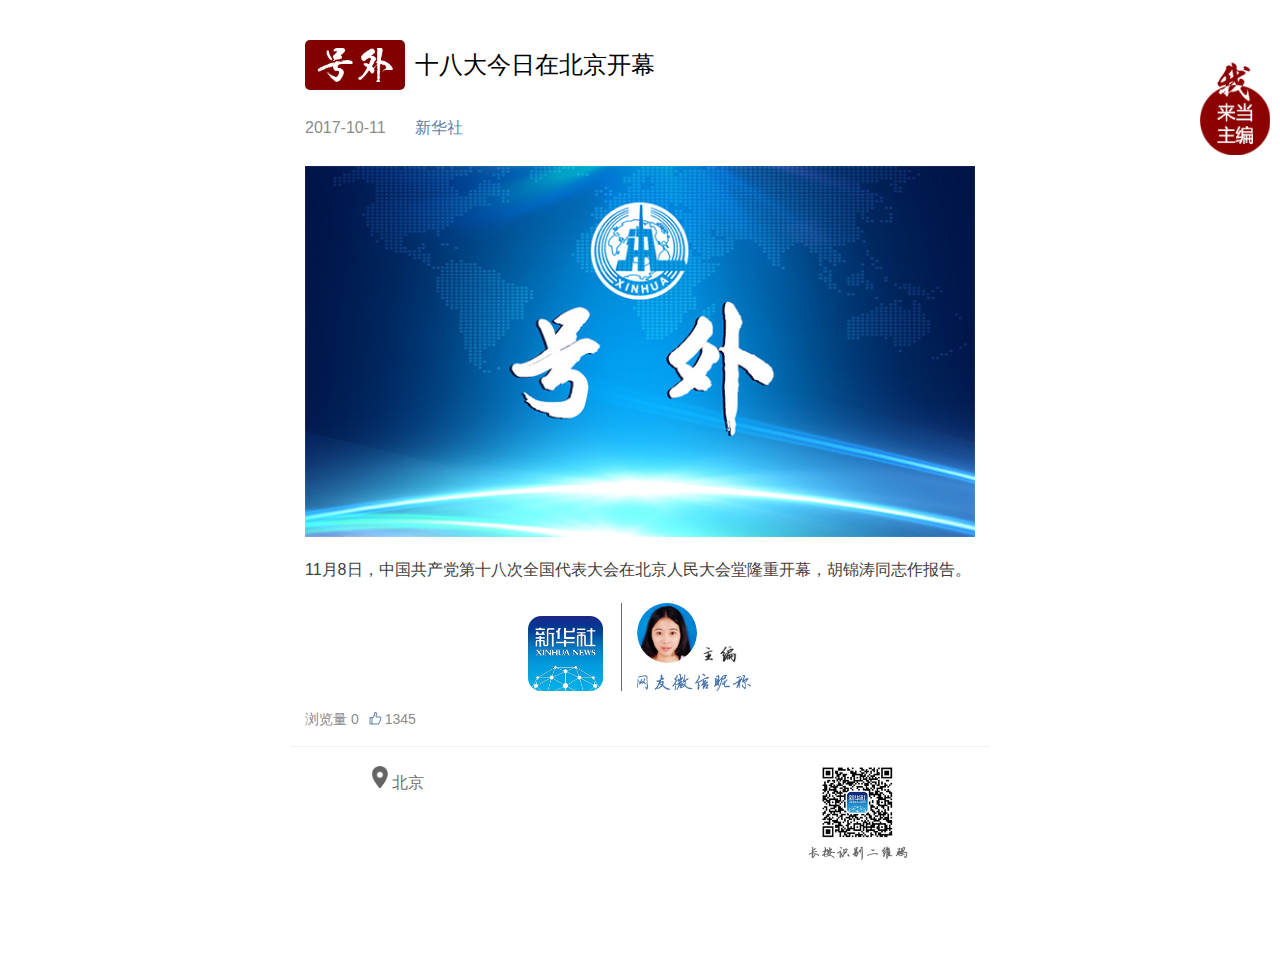
==== commit 9f4234e6: "a" ====
--- a/index.html
+++ b/index.html
@@ -9,10 +9,17 @@
 		//document.addEventListener("touchmove",function(e){e.preventDefault();},{ passive: false });
 		document.querySelector('html').style.fontSize=document.documentElement.clientWidth /10 + 'px';
 	</script>
-	<link rel="stylesheet" type="text/css" href="./assets/css/index.css">
+	
 	<link rel="stylesheet" type="text/css" href="./assets/css/wx.css">
 	<style>
-		 
+		 body{
+		 	background: #fff;
+		 }
+
+		 #js_article{
+		 	background: #fff;
+		 	box-sizing: border-box;
+		 }
 		
 
 	</style>
@@ -21,7 +28,9 @@
 
 
 <div id="js_article" class="rich_media">
-
+	<div class="zmiti-header" id="zmiti-header" style="display: none;">
+		<img src="./assets/images/header.jpg" />
+	</div>
     <div class="rich_media_inner">
 
         <div id="page-content" class="rich_media_area_primary">
@@ -79,16 +88,18 @@
         </div>
         <div class="wx-bottom">
             <div class="hr20"></div>
-            <div class="wx-xy">
-                <i></i>
-                <span>北京</span>
+            <div class="wx-qrcode">
+            	<div class="wx-xy">
+                	<i></i>
+	                <span>北京</span>
+	            </div>
+	            <div class="wx-code"></div>
             </div>
-            <div class="wx-code"></div>
         </div>
 
     </div>
 </div>
-	<div id="fly-main-ui" style="display: none;">
+	<!-- <div id="fly-main-ui" style="display: none;">
 		
 		<div id="zmiti-stage-C">
 			<div class="zmiti-logo">
@@ -131,7 +142,7 @@
 			</div>
 		</div>
 		<div class="zmiti-mask"></div>
-	</div>
+	</div> -->
 
 
 	<script src='http://res.wx.qq.com/open/js/jweixin-1.2.0.js'></script> 
--- a/assets/css/wx.css
+++ b/assets/css/wx.css
@@ -1,4 +1,23 @@
 @charset "UTF-8";
+/*.ant-btn:focus, .ant-btn:hover,.ant-input:focus, .ant-input:hover {
+    background-color: #fff;
+    border-color: #bf1616;
+    box-shadow: 0 0 0 2px rgba(191, 22, 22, 0.1);
+}*/
+.lt-full {
+  width: 100%;
+  height: 100%;
+  position: absolute;
+  left: 0;
+  top: 0; }
+
+.zmiti-text-overflow {
+  overflow: hidden;
+  white-space: nowrap;
+  word-break: break-all;
+  text-overflow: ellipsis;
+  -webkit-text-overflow: ellipsis; }
+
 html {
   -ms-text-size-adjust: 100%;
   -webkit-text-size-adjust: 100%;
@@ -30,6 +49,19 @@
 a {
   color: #607fa6;
   text-decoration: none; }
+
+.zmiti-photo {
+  position: absolute;
+  left: 0;
+  top: 0;
+  width: 100%; }
+  .zmiti-photo.active {
+    -webkit-transition: 0.3s;
+    transition: 0.3s;
+    -webkit-transform-origin: center 100px;
+    transform-origin: center 100px;
+    -webkit-transform: scale(0.6);
+    transform: scale(0.6); }
 
 .rich_media_inner {
   font-size: 16px;
@@ -211,8 +243,10 @@
   padding-left: 10px;
   border-left: 3px solid #dbdbdb; }
 
-img {
-  height: auto !important; }
+.zmiti-header {
+  width: 100%; }
+  .zmiti-header img {
+    width: 100%; }
 
 @media screen and (device-aspect-ratio: 2 / 3), screen and (device-aspect-ratio: 40 / 71) {
   .meta_original_tag {
@@ -285,18 +319,15 @@
 .flex_cell {
   padding: 10px 0;
   display: -webkit-box;
-  display: -webkit-flex;
   display: -ms-flexbox;
   display: flex;
   -webkit-box-align: center;
-  -webkit-align-items: center;
   -ms-flex-align: center;
   align-items: center; }
 
 .flex_cell_primary {
   width: 100%;
   -webkit-box-flex: 1;
-  -webkit-flex: 1;
   -ms-flex: 1;
   box-flex: 1;
   flex: 1; }
@@ -372,7 +403,6 @@
   -webkit-animation: weuiLoading 1s steps(12, end) infinite;
   animation: weuiLoading 1s steps(12, end) infinite;
   background: transparent url([data-uri]) no-repeat;
-  -webkit-background-size: 100%;
   background-size: 100%; }
 
 @-webkit-keyframes weuiLoading {
@@ -399,7 +429,7 @@
 
 .gif_img_tips {
   background: rgba(0, 0, 0, 0.6) !important;
-  filter: progid:DXImageTransform.Microsoft.gradient(GradientType=0, startColorstr='#99000000', endcolorstr = '#99000000');
+  filter: progid:DXImageTransform.Microsoft.gradient(GradientType=0, startColorstr='#99000000', endcolorstr ='#99000000');
   border-top-left-radius: 1.2em 50%;
   -moz-border-radius-topleft: 1.2em 50%;
   -webkit-border-top-left-radius: 1.2em 50%;
@@ -489,7 +519,6 @@
   height: 11px;
   vertical-align: middle;
   display: inline-block;
-  -webkit-background-size: 100% auto;
   background-size: 100% auto; }
 
 .rich_media_global_msg .icon_closed:active {
@@ -593,7 +622,7 @@
   line-height: 48px;
   font-size: 18px;
   display: -webkit-box;
-  display: -webkit-flex;
+  display: -ms-flexbox;
   display: flex; }
 
 .weui-dialog__ft:after {
@@ -613,8 +642,8 @@
 .weui-dialog__btn {
   display: block;
   -webkit-box-flex: 1;
-  -webkit-flex: 1;
-  flex: 1;
+  -ms-flex: 1;
+      flex: 1;
   color: #3cc51f;
   text-decoration: none;
   -webkit-tap-highlight-color: transparent;
@@ -675,7 +704,6 @@
   height: 13px;
   vertical-align: middle;
   display: inline-block;
-  -webkit-background-size: 100% auto;
   background-size: 100% auto; }
 
 .media_tool_meta i {
@@ -853,7 +881,8 @@
     -moz-border-radius: 50%; }
 
 .wx-name1 img {
-  height: 18px !important; }
+  height: 18px !important;
+  margin-top: 10px; }
 
 .rich_media_tool {
   font-size: 14px; }
@@ -870,8 +899,7 @@
   height: 10px; }
 
 .wx-bottom {
-  position: relative;
-  padding: 0 130px 0 15px; }
+  position: relative; }
   .wx-bottom .wx-xy i {
     display: inline-block;
     width: 17px;
@@ -881,12 +909,19 @@
   .wx-bottom .wx-xy span {
     display: inline-block;
     color: #6d6d6d; }
+  .wx-bottom .wx-qrcode {
+    position: relative;
+    display: -webkit-box;
+    -webkit-box-align: center;
+    -webkit-box-pack: center;
+    -webkit-box-orient: horizontal;
+    -webkit-box-align: start; }
   .wx-bottom .wx-code {
+    margin-left: 3rem;
     width: 101px;
     height: 95px;
     background: url("../images/img-011.png") no-repeat;
     background-size: cover;
-    position: absolute;
     right: 15px;
     top: -32px; }
 
@@ -960,4 +995,4 @@
   .wx-editor .wx-name1 img {
     height: 16px !important; } }
 
-/*# sourceMappingURL=wx.css.map */
+/*# sourceMappingURL=wx.css.map */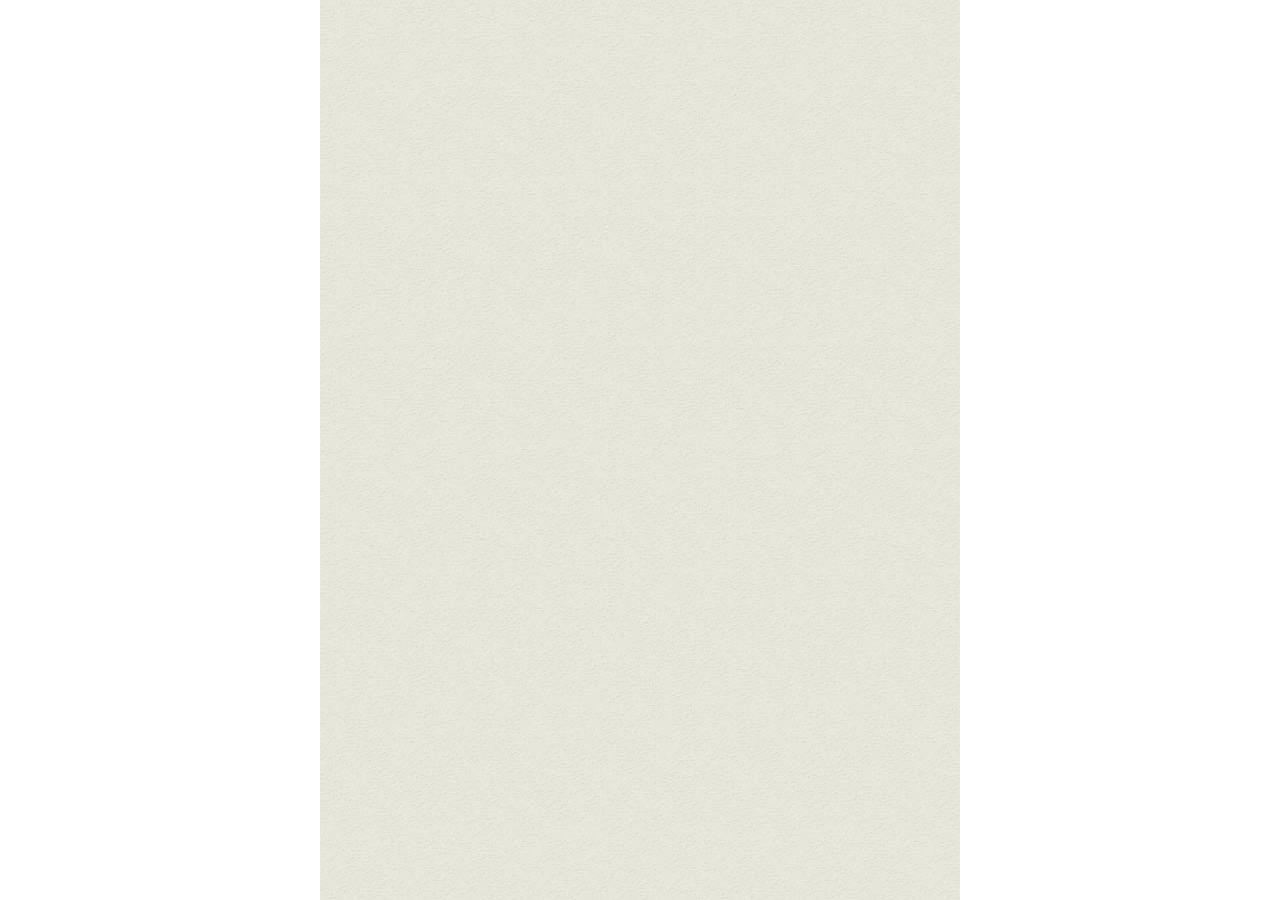
==== commit 7c3b6375: "a" ====
--- a/index.html
+++ b/index.html
@@ -11,9 +11,14 @@
 	</script>
 	
 	<link rel="stylesheet" type="text/css" href="./assets/css/wx.css">
+	<link rel="stylesheet" type="text/css" href="./assets/css/1.css">
 	<style>
+	html{
+		height: 100%;
+	}
 		 body{
-		 	background: #fff;
+		 	background: #fff url(./assets/images/bg.jpg) no-repeat center;
+		 	height: 100%;
 		 }
 
 		 #js_article{
@@ -21,134 +26,184 @@
 		 	box-sizing: border-box;
 		 }
 		
-
+		.zmiti-photo img{
+		 
+			box-sizing: border-box;
+		}
+		
 	</style>
 </head>
 <body>
 
 
-<div id="js_article" class="rich_media">
+<div id="js_article" class="rich_media" style="display: none;">
 	<div class="zmiti-header" id="zmiti-header" style="display: none;">
-		<img src="./assets/images/header.jpg" />
+		<img src="./assets/images/img-063.jpg" />
 	</div>
     <div class="rich_media_inner">
 
         <div id="page-content" class="rich_media_area_primary">
-
-            <div id="img-content">
-
-                <h2 class="rich_media_title" id="activity-name"><span class="ico-hw"><span>&nbsp;</span></span><span class="tit-h2">十八大今日在北京开幕</span> </h2>
-                <div id="meta_content" class="rich_media_meta_list wx-source">
-                    <em id="post-date" class="rich_media_meta rich_media_meta_text">2017-10-11</em>
-
-                    <a class="rich_media_meta rich_media_meta_link rich_media_meta_nickname" href="##" id="post-user">新华社</a>
-                    <span class="rich_media_meta rich_media_meta_text rich_media_meta_nickname">新华社</span>
-
+            <div class="wx-page-index">
+                <div class="wx-page-index-inner">
+                    <div id="img-content" class="wx-page-index-inner-sub">
+
+                        <div class="wx-index-hw"><img src="assets/images/img-070.png" /></div>
+                        <div class="wx-artitle">
+                            <div class="wx-tit-h5">刚刚，十八大在京开幕</div>
+                            <div class="clearfix"></div>
+                        </div>
+                        <div class="wx-source">
+                            <i style="color:#ccb18d;">2017-10-11</i>
+                            <i style="color:#ab8a6c;">新华社</i>
+                        </div>
+                        <div class="wx-slide">我要分享</div>
+                        <div class="wx-message">
+                            	<img class="mess-img-a" src="assets/images/img-061.png" width="auto"/>
+                        </div>
+                        <div class="wx-index-text" id="js_content">
+                            <p>11月8日，中国共产党第十八次全国代表大会在北京人民大会堂隆重开幕，胡锦涛同志作报告。
+                            </p>
+                        </div>
+                        <div class="wx-editor">
+                            <span class="wx-b1">
+                                <img src="assets/images/logo_footer2.png" />
+                            </span>
+                            <span class="wx-b2">
+                                <span class="wx-face1">
+                                    <!--class="zmiti-rotate"-->
+                                    <img src="assets/images/loading.png"  class='zmiti-rotate' />
+                                </span>
+                                <span class="wx-name1">
+                                    <img src="assets/images/img-062.png" />
+                                </span>
+                            </span>
+                        </div>
+                        <div class="wx-zhubian">
+                            <img src="assets/images/img-064.png" />
+                        </div>
+                    </div>
+
+                    <div class="wx-page-index-inner-sub2">
+
+                        <div class="wx-app-sta">
+                            <div class="wx-item-ico wx-count-yd">
+                                <i>收藏量</i><span>0</span>
+                            </div>
+                            <div class="wx-item-ico wx-count-dz" id="like3">
+                                <i class="icon_praise_gray"></i>
+                                <span>0</span>
+                            </div>
+
+                            <div class="clearfix"></div>
+                        </div>
+                    </div>
 
                 </div>
-                <div class="wx-slide"></div>
-                <div class="wx-message">
-                    <div class="mess-img"><img src="assets/images/img-013.png" width="auto"/></div>
-
+            </div>
+            <div class="hr-rem2"></div>
+            <div class="wx-user-cons">
+                <div class="wx-xy"><i></i><span>北京</span></div>
+                <div class="wx-user-pos">
+                    <div><em>微信网友：</em></div>
+                    <p>您在<em>北京</em>收藏了新华社十八大消息报道第<em>2876988</em>份号外。</p>
+                    <div align="right">新华社</div>
                 </div>
-                <div class="hr20"></div>
-                <div class="rich_media_content " id="js_content">
-
-                    <p>11月8日，中国共产党第十八次全国代表大会在北京人民大会堂隆重开幕，胡锦涛同志作报告。
-                    </p>
-
-
+                <div class="wx-user-codes">
+                    <div class="wx-page-qcode"><img src="assets/images/img-065.jpg" /></div>
+                    <div><img src="assets/images/img-067.png" /></div>
                 </div>
-                <div class="hr20"></div>
-                <div class="wx-editor">
-                    <span class="wx-b1"></span>
-                    <span class="wx-b2">
-                        <span class="wx-face1">
-                            <img src="assets/images/img-014.png" />
-                            <i></i>
-                        </span>
-                        <span class="wx-name1">
-                            <img src="assets/images/img-010.jpg" />
-                        </span>
+                <div class="clearfix"></div>
+            </div>
+
+
+        </div>
+
+
+    </div>
+
+</div>
+
+
+
+<div class="wx-comments" style="display: none;" >
+    <div class="wx-inner">
+        <div class="comm-tips">
+            <span>评论墙</span>
+            <div class="clearfix"></div>
+        </div>
+        <div class="wx-btn1">
+                <span class="wx-btn-span">
+                    <span>
+                        我要上墙
                     </span>
-                </div>
-
+                    <i></i>
+                </span>
+        </div>
+        <div class="comm-inner">
+            <ul id="wx-getmessagelist">
+                <!--留言列表-->
+            </ul>
+
+            <div class="comm-tips">
+                <span>以上留言由新华社筛选后显示</span>
+                <div class="clearfix"></div>
             </div>
-            <div class="hr10"></div>
-            <div class="rich_media_tool" id="js_toobar3">
-                <div id="js_read_area3" class="media_tool_meta tips_global meta_primary" >浏览量 <span
-                        id="readNum3">0</span></div>
-
-                <span class="media_tool_meta meta_primary tips_global meta_praise" id="like3">
-                    <i class="icon_praise_gray"></i><span class="praise_num" id="likeNum3">3194</span>
-                </span>
-
-            </div>
-            <div class="clearfix"></div>
-        </div>
-        <div class="wx-bottom">
             <div class="hr20"></div>
-            <div class="wx-qrcode">
-            	<div class="wx-xy">
-                	<i></i>
-	                <span>北京</span>
-	            </div>
-	            <div class="wx-code"></div>
-            </div>
-        </div>
-
+        </div>
     </div>
-</div>
-	<!-- <div id="fly-main-ui" style="display: none;">
-		
-		<div id="zmiti-stage-C">
-			<div class="zmiti-logo">
-				<img src='./assets/images/logo.png'/>
-			</div>
-			<div class="zmiti-title">
-				十八大今日在北京开幕
-			</div>
-			<div class="zmiti-date">
-				2012-10-8
-			</div>
-			<div class="zmiti-hw">
-				<img src="./assets/images/haowai.png" alt="">
-			</div>
-			<div class="zmiti-info">
-				<div>
-					<img id="zmiti-headimgurl" src="./assets/images/head.png" alt="" >
-				</div>
-				<div>
-					<img src="./assets/images/pos.png" alt="">
-					<img class="zmiti-nickname" src="http://api.zmiti.com//zmiti_ele//other//k7I8Rc7lQWUH.png" id='zmiti-nickname1'>
-				</div>
-			</div>
-			<div class="zmiti-text">
-				<div id='zmiti-nickname2'><img class="zmiti-nickname" src="http://api.zmiti.com//zmiti_ele//other//k7I8Rc7lQWUH.png" ></div>
-				<img src="./assets/images/text.png" alt="">
-				<span id="zmiti-day"></span>
-				
-			</div>
-			<div class="zmiti-code">
-				<img src="./assets/images/code.png" alt="">
-				<div id="zmiti-codenum">CERTIFICATE NO.1</div>
-			</div>
-			<div class="zmiti-qrcode">
-				<div class="zmiti-qrcode-C">
-					<img id='zmiti-qrcode' src='./assets/images/qrcode.jpg'/>
-					<img src='./assets/images/xh-logo.jpg'/>
-				</div>
-				<img src='./assets/images/read.png'/>
-			</div>
-		</div>
-		<div class="zmiti-mask"></div>
-	</div> -->
-
+
+</div>
+<!--message-dialog-->
+<div id="wx-message-dialog" style=" display:none;">
+    <div class="wx-weui-mask"></div>
+    <div class="wx-weui-dialog">
+        <div class="wx-weui-title">十八大今日在北京开幕</div>
+
+        <div class="wx-weui-textarea">
+            <textarea name="usercontent" placeholder=""></textarea>
+        </div>
+        <div class="wx-weui-btn2">
+            <div class="wx-weui-submit">提交</div>
+        </div>
+    </div>
+</div>
+
+<div class="zmiti-toast">
+	<img src="./assets/images/toast.png">
+</div>
+
+<section id="zmiti-result" style="display: none;">
+	<div class="zmiti-photo  ">
+		<div>长按图像保存到手机</div>
+		<img style="position: relative;z-index: 1;" src='./assets/images/2.png'  />
+	</div>
+<footer class="zmiti-footer" >
+	<section id="zmiti-share-btns">
+		<aside>
+			<img id='zmiti-see' src="./assets/images/see.png">
+		</aside>
+		<aside>
+			<img id="zmiti-mask-btn" src="./assets/images/share-btn.png">
+		</aside>
+	</section>
+
+	<div>
+		<img src="./assets/images/copyright.png">
+	</div>
+</footer>
+<div class="zmiti-mask" id="zmiti-mask" style="display: none;">
+	
+</div>
+</section>
+<audio src='./assets/music/1.mp3' id="audio"></audio>
+	
 
 	<script src='http://res.wx.qq.com/open/js/jweixin-1.2.0.js'></script> 
 	<script src='./assets/js/jquery.min.js'></script>
 	<script src='./assets/js/html2canvas.js'></script>
-	<script src='./assets/js/index.js'></script>
+	<script src='./assets/js/index.js?a=123456'></script>
+	
+	<script type="text/javascript" src="assets/js/wxTanmu2.js"></script>
 
 </body>
 </html>--- a/assets/css/wx.css
+++ b/assets/css/wx.css
@@ -32,6 +32,10 @@
 ul, ol, li, dl, dd, dt {
   list-style: none; }
 
+input, button, textarea {
+  font-family: -apple-system-font, "Helvetica Neue", "PingFang SC", "Hiragino Sans GB", "Microsoft YaHei", sans-serif;
+  outline: none; }
+
 body.rich_media_empty_extra {
   background-color: #fff; }
 
@@ -49,6 +53,12 @@
 a {
   color: #607fa6;
   text-decoration: none; }
+
+.hr-rem2 {
+  height: 0.2rem;
+  line-height: 0;
+  font-size: 0;
+  clear: both; }
 
 .zmiti-photo {
   position: absolute;
@@ -58,102 +68,35 @@
   .zmiti-photo.active {
     -webkit-transition: 0.3s;
     transition: 0.3s;
-    -webkit-transform-origin: center 100px;
-    transform-origin: center 100px;
+    -webkit-transform-origin: center 50px;
+    transform-origin: center 50px;
     -webkit-transform: scale(0.6);
     transform: scale(0.6); }
 
 .rich_media_inner {
-  font-size: 16px;
+  background-color: #f3f3f3;
+  padding: 0.15rem;
+  font-size: 0.35rem;
   word-wrap: break-word;
   -webkit-hyphens: auto;
   -ms-hyphens: auto;
   hyphens: auto; }
 
 .rich_media_area_primary {
+  background-color: #fffbee;
   position: relative;
-  padding: 20px 15px 15px;
-  background-color: #fff; }
-
-.rich_media_area_primary:before {
-  content: " ";
-  position: absolute;
-  left: 0;
-  top: 0;
-  width: 100%;
-  height: 1px;
-  border-top: 1px solid #e5e5e5;
-  -webkit-transform-origin: 0 0;
-  transform-origin: 0 0;
-  -webkit-transform: scaleY(0.5);
-  transform: scaleY(0.5);
-  top: auto;
-  bottom: -2px; }
-
-.rich_media_area_primary .original_img_wrp {
-  display: inline-block;
-  font-size: 0; }
-
-.rich_media_area_primary .original_img_wrp .tips_global {
-  display: block;
-  margin-top: .5em;
-  font-size: 14px;
-  text-align: right;
-  width: auto;
-  overflow: hidden;
-  text-overflow: ellipsis;
-  white-space: nowrap;
-  word-wrap: normal; }
-
-.rich_media_area_extra {
-  padding: 0 15px 0; }
+  padding: 0.15rem;
+  box-shadow: 0 6px 12px 0px #ebe7e4;
+  -webkit-box-shadow: 0 6px 12px 0px #ebe7e4;
+  box-sizing: border-box;
+  -webkit-box-sizing: border-box;
+  -moz-box-sizing: border-box; }
 
 .rich_media_title {
   margin-bottom: 10px;
   line-height: 1.4;
   font-weight: 400;
   font-size: 24px; }
-
-.icon_original_tag_primary {
-  display: inline-block;
-  padding: 1px .65em;
-  margin-top: -0.2em;
-  vertical-align: middle;
-  line-height: 1.4;
-  font-size: 12px;
-  border-top-left-radius: .85em 50%;
-  -moz-border-radius-topleft: .85em 50%;
-  -webkit-border-top-left-radius: .85em 50%;
-  border-top-right-radius: .85em 50%;
-  -moz-border-radius-topright: .85em 50%;
-  -webkit-border-top-right-radius: .85em 50%;
-  border-bottom-left-radius: .85em 50%;
-  -moz-border-radius-bottomleft: .85em 50%;
-  -webkit-border-bottom-left-radius: .85em 50%;
-  border-bottom-right-radius: .85em 50%;
-  -moz-border-radius-bottomright: .85em 50%;
-  -webkit-border-bottom-right-radius: .85em 50%;
-  border: 1px solid #9e9e9e;
-  color: #8c8c8c; }
-
-.icon_original_tag_primary.title_tag {
-  background-color: #e94442;
-  border-color: #d04b4e;
-  color: #fff;
-  margin-bottom: .5em;
-  padding: 2px .65em;
-  border-top-left-radius: .95em 50%;
-  -moz-border-radius-topleft: .95em 50%;
-  -webkit-border-top-left-radius: .95em 50%;
-  border-top-right-radius: .95em 50%;
-  -moz-border-radius-topright: .95em 50%;
-  -webkit-border-top-right-radius: .95em 50%;
-  border-bottom-left-radius: .95em 50%;
-  -moz-border-radius-bottomleft: .95em 50%;
-  -webkit-border-bottom-left-radius: .95em 50%;
-  border-bottom-right-radius: .95em 50%;
-  -moz-border-radius-bottomright: .95em 50%;
-  -webkit-border-bottom-right-radius: 0.95em 50%; }
 
 .rich_media_meta_list {
   margin-bottom: 18px;
@@ -170,510 +113,11 @@
   margin-bottom: 10px;
   font-size: 16px; }
 
-.meta_original_tag {
-  display: inline-block;
-  vertical-align: middle;
-  padding: 1px .5em;
-  border: 1px solid #9e9e9e;
-  color: #8c8c8c;
-  border-top-left-radius: 20% 50%;
-  -moz-border-radius-topleft: 20% 50%;
-  -webkit-border-top-left-radius: 20% 50%;
-  border-top-right-radius: 20% 50%;
-  -moz-border-radius-topright: 20% 50%;
-  -webkit-border-top-right-radius: 20% 50%;
-  border-bottom-left-radius: 20% 50%;
-  -moz-border-radius-bottomleft: 20% 50%;
-  -webkit-border-bottom-left-radius: 20% 50%;
-  border-bottom-right-radius: 20% 50%;
-  -moz-border-radius-bottomright: 20% 50%;
-  -webkit-border-bottom-right-radius: 20% 50%;
-  font-size: 15px;
-  line-height: 1.1; }
-
-.meta_enterprise_tag img {
-  width: 30px;
-  height: 30px !important;
-  display: block;
-  position: relative;
-  margin-top: -3px;
-  border: 0; }
-
-.rich_media_meta_text {
-  color: #8c8c8c; }
-
-span.rich_media_meta_nickname {
-  display: none; }
-
-.rich_media_thumb_wrp {
-  margin-bottom: 6px; }
-
-.rich_media_thumb_wrp .original_img_wrp {
-  display: block; }
-
-.rich_media_thumb {
-  display: block;
-  width: 100%; }
-
-.rich_media_content {
-  overflow: hidden;
-  color: #3e3e3e; }
-
-.rich_media_content * {
-  max-width: 100% !important;
-  box-sizing: border-box !important;
-  -webkit-box-sizing: border-box !important;
-  word-wrap: break-word !important; }
-
-.rich_media_content p {
-  clear: both;
-  min-height: 1em; }
-
-.rich_media_content em {
-  font-style: italic; }
-
-.rich_media_content fieldset {
-  min-width: 0; }
-
-.rich_media_content .list-paddingleft-2 {
-  padding-left: 30px; }
-
-.rich_media_content blockquote {
-  margin: 0;
-  padding-left: 10px;
-  border-left: 3px solid #dbdbdb; }
-
 .zmiti-header {
   width: 100%; }
   .zmiti-header img {
-    width: 100%; }
-
-@media screen and (device-aspect-ratio: 2 / 3), screen and (device-aspect-ratio: 40 / 71) {
-  .meta_original_tag {
-    padding-top: 0; } }
-@media (min-device-width: 375px) and (max-device-width: 667px) and (-webkit-min-device-pixel-ratio: 2) {
-  .mm_appmsg .rich_media_inner, .mm_appmsg .rich_media_meta, .mm_appmsg .discuss_list, .mm_appmsg .rich_media_extra, .mm_appmsg .title_tips .tips {
-    font-size: 16px; }
-
-  .mm_appmsg .meta_original_tag {
-    font-size: 15px; } }
-@media (min-device-width: 414px) and (max-device-width: 736px) and (-webkit-min-device-pixel-ratio: 3) {
-  .mm_appmsg .rich_media_title {
-    font-size: 25px; } }
-@media screen and (min-width: 1024px) {
-  .rich_media {
-    width: 740px;
-    margin-left: auto;
-    margin-right: auto; }
-
-  .rich_media_inner {
-    padding: 20px; }
-
-  body {
-    background-color: #fff; } }
-@media screen and (min-width: 1025px) {
-  body {
-    font-family: "Helvetica Neue", Helvetica, "Hiragino Sans GB", "Microsoft YaHei", Arial, sans-serif; }
-
-  .rich_media {
-    position: relative; }
-
-  .rich_media_inner {
-    background-color: #fff;
-    padding-bottom: 100px; } }
-.radius_avatar {
-  display: inline-block;
-  background-color: #fff;
-  padding: 3px;
-  border-radius: 50%;
-  -moz-border-radius: 50%;
-  -webkit-border-radius: 50%;
-  overflow: hidden;
-  vertical-align: middle; }
-
-.radius_avatar img {
-  display: block;
-  width: 100%;
-  height: 100%;
-  border-radius: 50%;
-  -moz-border-radius: 50%;
-  -webkit-border-radius: 50%;
-  background-color: #eee; }
-
-.cell {
-  padding: .8em 0;
-  display: block;
-  position: relative; }
-
-.cell_hd, .cell_bd, .cell_ft {
-  display: table-cell;
-  vertical-align: middle;
-  word-wrap: break-word;
-  word-break: break-all;
-  white-space: nowrap; }
-
-.cell_primary {
-  width: 2000px;
-  white-space: normal; }
-
-.flex_cell {
-  padding: 10px 0;
-  display: -webkit-box;
-  display: -ms-flexbox;
-  display: flex;
-  -webkit-box-align: center;
-  -ms-flex-align: center;
-  align-items: center; }
-
-.flex_cell_primary {
-  width: 100%;
-  -webkit-box-flex: 1;
-  -ms-flex: 1;
-  box-flex: 1;
-  flex: 1; }
-
-.original_tool_area {
-  display: block;
-  padding: .75em 1em 0;
-  -webkit-tap-highlight-color: transparent;
-  color: #3e3e3e;
-  border: 1px solid #eaeaea;
-  margin: 20px 0; }
-
-.original_tool_area .tips_global {
-  position: relative;
-  padding-bottom: .5em;
-  font-size: 15px; }
-
-.original_tool_area .tips_global:after {
-  content: " ";
-  position: absolute;
-  left: 0;
-  bottom: 0;
-  right: 0;
-  height: 1px;
-  border-bottom: 1px solid #dbdbdb;
-  -webkit-transform-origin: 0 100%;
-  transform-origin: 0 100%;
-  -webkit-transform: scaleY(0.5);
-  transform: scaleY(0.5); }
-
-.original_tool_area .radius_avatar {
-  width: 27px;
-  height: 27px;
-  padding: 0;
-  margin-right: 0.5em; }
-
-.original_tool_area .radius_avatar img {
-  height: 100% !important; }
-
-.original_tool_area .flex_cell_bd {
-  width: auto;
-  overflow: hidden;
-  text-overflow: ellipsis;
-  white-space: nowrap;
-  word-wrap: normal; }
-
-.original_tool_area .flex_cell_ft {
-  font-size: 14px;
-  color: #8c8c8c;
-  padding-left: 1em;
-  white-space: nowrap; }
-
-.original_tool_area .icon_access:after {
-  content: " ";
-  display: inline-block;
-  height: 8px;
-  width: 8px;
-  border-width: 1px 1px 0 0;
-  border-color: #cbcad0;
-  border-style: solid;
-  transform: matrix(0.71, 0.71, -0.71, 0.71, 0, 0);
-  -ms-transform: matrix(0.71, 0.71, -0.71, 0.71, 0, 0);
-  -webkit-transform: matrix(0.71, 0.71, -0.71, 0.71, 0, 0);
-  position: relative;
-  top: -2px;
-  top: -1px; }
-
-.weui_loading {
-  width: 20px;
-  height: 20px;
-  display: inline-block;
-  vertical-align: middle;
-  -webkit-animation: weuiLoading 1s steps(12, end) infinite;
-  animation: weuiLoading 1s steps(12, end) infinite;
-  background: transparent url([data-uri]) no-repeat;
-  background-size: 100%; }
-
-@-webkit-keyframes weuiLoading {
-  0% {
-    -webkit-transform: rotate3d(0, 0, 1, 0deg); }
-  100% {
-    -webkit-transform: rotate3d(0, 0, 1, 360deg); } }
-@keyframes weuiLoading {
-  0% {
-    -webkit-transform: rotate3d(0, 0, 1, 0deg); }
-  100% {
-    -webkit-transform: rotate3d(0, 0, 1, 360deg); } }
-.gif_img_wrp {
-  display: inline-block;
-  font-size: 0;
-  position: relative;
-  font-weight: 400;
-  font-style: normal;
-  text-indent: 0;
-  text-shadow: none 1px 1px rgba(0, 0, 0, 0.5); }
-
-.gif_img_wrp img {
-  vertical-align: top; }
-
-.gif_img_tips {
-  background: rgba(0, 0, 0, 0.6) !important;
-  filter: progid:DXImageTransform.Microsoft.gradient(GradientType=0, startColorstr='#99000000', endcolorstr ='#99000000');
-  border-top-left-radius: 1.2em 50%;
-  -moz-border-radius-topleft: 1.2em 50%;
-  -webkit-border-top-left-radius: 1.2em 50%;
-  border-top-right-radius: 1.2em 50%;
-  -moz-border-radius-topright: 1.2em 50%;
-  -webkit-border-top-right-radius: 1.2em 50%;
-  border-bottom-left-radius: 1.2em 50%;
-  -moz-border-radius-bottomleft: 1.2em 50%;
-  -webkit-border-bottom-left-radius: 1.2em 50%;
-  border-bottom-right-radius: 1.2em 50%;
-  -moz-border-radius-bottomright: 1.2em 50%;
-  -webkit-border-bottom-right-radius: 1.2em 50%;
-  line-height: 2.3;
-  font-size: 11px;
-  color: #fff;
-  text-align: center;
-  position: absolute;
-  bottom: 10px;
-  left: 10px;
-  min-width: 65px; }
-
-.gif_img_tips.loading {
-  min-width: 75px; }
-
-.gif_img_tips i {
-  vertical-align: middle;
-  margin: -0.2em 0.73em 0 -2px; }
-
-.gif_img_play_arrow {
-  display: inline-block;
-  width: 0;
-  height: 0;
-  border-width: 8px;
-  border-style: dashed;
-  border-color: transparent;
-  border-right-width: 0;
-  border-left-color: #fff;
-  border-left-style: solid;
-  border-width: 5px 0 5px 8px; }
-
-.gif_img_loading {
-  width: 14px;
-  height: 14px; }
-
-i.gif_img_loading {
-  margin-left: -4px; }
-
-.gif_bg_tips_wrp {
-  position: relative;
-  height: 0;
-  line-height: 0;
-  margin: 0;
-  padding: 0; }
-
-.gif_bg_tips_wrp .gif_img_tips_group {
-  position: absolute;
-  top: 0;
-  left: 0;
-  z-index: 9999; }
-
-.gif_bg_tips_wrp .gif_img_tips_group .gif_img_tips {
-  top: 0;
-  left: 0;
-  bottom: auto; }
-
-.rich_media_global_msg {
-  position: fixed;
-  top: 0;
-  left: 0;
-  right: 0;
-  padding: 1em 35px 1em 15px;
-  z-index: 2;
-  background-color: #c6e0f8;
-  color: #8c8c8c;
-  font-size: 13px; }
-
-.rich_media_global_msg .icon_closed {
-  position: absolute;
-  right: 15px;
-  top: 50%;
-  margin-top: -5px;
-  line-height: 300px;
-  overflow: hidden;
-  -webkit-tap-highlight-color: transparent;
-  background: transparent url(//res.wx.qq.com/mmbizwap/zh_CN/htmledition/images/icon/appmsg/icon_appmsg_msg_closed_sprite.2x2eb52b.png) no-repeat 0 0;
-  width: 11px;
-  height: 11px;
-  vertical-align: middle;
-  display: inline-block;
-  background-size: 100% auto; }
-
-.rich_media_global_msg .icon_closed:active {
-  background-position: 0 -17px; }
-
-.preview_appmsg .rich_media_title {
-  margin-top: 1.9em; }
-
-@media screen and (min-width: 1024px) {
-  .rich_media_global_msg {
-    position: relative;
-    margin: 0 20px; }
-
-  .preview_appmsg .rich_media_title {
-    margin-top: 0; } }
-.pages_reset {
-  color: #3e3e3e;
-  line-height: 1.6;
-  font-size: 16px;
-  font-weight: 400;
-  font-style: normal;
-  text-indent: 0;
-  letter-spacing: normal;
-  text-align: left;
-  text-decoration: none;
-  white-space: normal; }
-
-.weapp_element, .weapp_display_element, .mp-miniprogram {
-  display: block;
-  margin: 1em 0; }
-
-.share_audio_context {
-  margin: 16px 0; }
-
-.weapp_text_link {
-  font-size: 17px; }
-
-.weapp_text_link:before {
-  content: '';
-  display: inline-block;
-  line-height: 1;
-  background-size: 12px 12px;
-  background-repeat: no-repeat;
-  background-image: url("[data-uri]");
-  vertical-align: middle;
-  font-size: 11px;
-  color: #888;
-  border-radius: 10px;
-  background-color: #f4f4f4;
-  margin-right: 6px;
-  margin-top: -4px;
-  background-position: center;
-  height: 20px;
-  width: 20px; }
-
-.weui-mask {
-  position: fixed;
-  z-index: 100;
-  top: 0;
-  right: 0;
-  left: 0;
-  bottom: 0;
-  background: rgba(0, 0, 0, 0.6); }
-
-.weui-dialog {
-  position: fixed;
-  z-index: 101;
-  width: 80%;
-  max-width: 300px;
-  top: 50%;
-  left: 50%;
-  -webkit-transform: translate(-50%, -50%);
-  transform: translate(-50%, -50%);
-  background-color: #fff;
-  text-align: center;
-  border-radius: 3px;
-  overflow: hidden; }
-
-.weui-dialog__hd {
-  padding: 1.3em 1.6em 0.5em; }
-
-.weui-dialog__title {
-  font-weight: 400;
-  font-size: 18px; }
-
-.weui-dialog__bd {
-  padding: 0 1.6em .8em;
-  min-height: 40px;
-  font-size: 15px;
-  line-height: 1.3;
-  word-wrap: break-word;
-  word-break: break-all;
-  color: #999; }
-
-.weui-dialog__bd:first-child {
-  padding: 2.7em 20px 1.7em;
-  color: #353535; }
-
-.weui-dialog__ft {
-  position: relative;
-  line-height: 48px;
-  font-size: 18px;
-  display: -webkit-box;
-  display: -ms-flexbox;
-  display: flex; }
-
-.weui-dialog__ft:after {
-  content: " ";
-  position: absolute;
-  left: 0;
-  top: 0;
-  right: 0;
-  height: 1px;
-  border-top: 1px solid #d5d5d6;
-  color: #d5d5d6;
-  -webkit-transform-origin: 0 0;
-  transform-origin: 0 0;
-  -webkit-transform: scaleY(0.5);
-  transform: scaleY(0.5); }
-
-.weui-dialog__btn {
-  display: block;
-  -webkit-box-flex: 1;
-  -ms-flex: 1;
-      flex: 1;
-  color: #3cc51f;
-  text-decoration: none;
-  -webkit-tap-highlight-color: transparent;
-  position: relative; }
-
-.weui-dialog__btn:active {
-  background-color: #eee; }
-
-.weui-dialog__btn:after {
-  content: " ";
-  position: absolute;
-  left: 0;
-  top: 0;
-  width: 1px;
-  bottom: 0;
-  border-left: 1px solid #d5d5d6;
-  color: #d5d5d6;
-  -webkit-transform-origin: 0 0;
-  transform-origin: 0 0;
-  -webkit-transform: scaleX(0.5);
-  transform: scaleX(0.5); }
-
-.weui-dialog__btn:first-child:after {
-  display: none; }
-
-.weui-dialog__btn_default {
-  color: #353535; }
-
-.weui-dialog__btn_primary {
-  color: #0bb20c; }
+    width: 100%;
+    display: block; }
 
 /*171011*/
 .rich_media_content img {
@@ -697,14 +141,6 @@
 .rich_media_tool .meta_primary {
   float: left;
   margin-right: 10px; }
-
-.icon_praise_gray {
-  background: transparent url(../images/ico-1.png) no-repeat 0 0;
-  width: 13px;
-  height: 13px;
-  vertical-align: middle;
-  display: inline-block;
-  background-size: 100% auto; }
 
 .media_tool_meta i {
   vertical-align: 0;
@@ -773,34 +209,69 @@
 
 .wx-source {
   width: 100%;
-  position: relative; }
+  position: relative;
+  box-sizing: border-box;
+  -webkit-box-sizing: border-box;
+  -moz-box-sizing: border-box;
+  padding: 0.4rem 0 0 0.35rem;
+  /*text-align: center;*/
+  color: #fdfb71;
+  font-size: 0.35rem; }
   .wx-source em {
-    width: 102px; }
+    width: 102px;
+    color: #8c8c8c;
+    font-style: normal;
+    display: inline-block; }
+  .wx-source span {
+    color: #607fa6;
+    display: inline-block;
+    font-size: 16px; }
+  .wx-source i {
+    font-style: normal;
+    display: inline-block;
+    vertical-align: middle; }
+  .wx-source b {
+    display: inline-block;
+    vertical-align: middle;
+    width: 0.7rem;
+    height: 3px;
+    background: url("../images/img-056.jpg") repeat-x 0 center;
+    margin: 0 0.1rem; }
 
 .wx-slide {
   display: inline-block;
   position: fixed;
   z-index: 200;
-  right: 10px;
-  top: 60px;
-  width: 70px;
-  height: 95px;
-  background: url("../images/img-015.png") no-repeat;
-  background-size: cover; }
+  right: 1rem;
+  top: 3.5rem;
+  width: 1.4rem;
+  height: 1.4rem;
+  background: url("../images/img-033.png") no-repeat;
+  background-size: cover;
+  text-indent: -9999rem;
+  -webkit-transition: 1s;
+  transition: 1s; }
+
+.wx-index-hw {
+  text-align: center; }
+  .wx-index-hw img {
+    width: 1.8rem; }
 
 .wx-comments {
-  background: #f3f3f3; }
+  background: #f3f3f3;
+  font-size: 0.35rem;
+  padding: 0.3rem 0 0 0; }
   .wx-comments .wx-inner {
-    padding: 20px 15px 15px; }
+    padding: 0.2rem 0.15rem 0.15rem; }
   .wx-comments .comm-inner {
-    padding: 20px 0 0 0; }
+    padding: 0.2rem 0 0 0; }
     .wx-comments .comm-inner li {
       position: relative;
-      min-height: 70px;
-      margin-bottom: 20px; }
+      min-height: 0.7rem;
+      margin-bottom: 0.2rem; }
     .wx-comments .comm-inner .user-face {
-      width: 70px;
-      height: 70px;
+      width: 1rem;
+      height: 1rem;
       position: absolute; }
       .wx-comments .comm-inner .user-face img {
         width: 100%;
@@ -809,7 +280,7 @@
         -webkit-border-radius: 5px;
         -moz-border-radius: 5px; }
     .wx-comments .comm-inner .user-con {
-      padding: 0 0 0 80px; }
+      padding: 0 0 0 1.3rem; }
   .wx-comments .unames {
     color: #727272;
     position: relative; }
@@ -818,7 +289,9 @@
       right: 0;
       top: 0;
       color: #8c8c8c;
-      font-size: 16px; }
+      font-size: 0.35rem; }
+      .wx-comments .unames .u-dz .icon_praise_gray {
+        background-image: url("../images/ico-1.png"); }
   .wx-comments .utext {
     color: #3e3e3e; }
   .wx-comments .udates {
@@ -832,57 +305,62 @@
       position: relative;
       z-index: 2;
       zoom: 1;
-      padding: 0 20px; }
+      padding: 0 10px; }
     .wx-comments .comm-tips .clearfix {
       width: 100%;
       border-bottom: 1px #e1e1e1 dashed;
       position: absolute;
-      bottom: 12px;
+      bottom: 0.25rem;
       z-index: 1; }
   .wx-comments .comm-linkmore {
     text-align: center;
     color: #607fa6; }
 
+.wx-zhubian {
+  text-align: center;
+  padding: 0 0.3rem;
+  box-sizing: border-box;
+  -webkit-box-sizing: border-box;
+  -moz-box-sizing: border-box; }
+  .wx-zhubian img {
+    width: 100%;
+    display: inline-block; }
+
 .wx-editor {
-  text-align: center; }
+  text-align: center;
+  height: 1.2rem;
+  overflow: hidden; }
   .wx-editor img {
-    display: block;
     width: auto; }
   .wx-editor .wx-b1, .wx-editor .wx-b2 {
     display: inline-block; }
   .wx-editor .wx-b1 {
-    width: 75px;
-    height: 75px;
-    background: url("../images/logo_footer2.jpg") no-repeat;
-    background-size: cover; }
+    width: 3.5rem;
+    height: 1.2rem;
+    border-right: 1px #b9b9aa solid;
+    padding: 0 0.43rem 0 0;
+    margin: 0 0.35rem 0 0;
+    text-align: right; }
+    .wx-editor .wx-b1 img {
+      width: 1.2rem;
+      height: 1.2rem; }
   .wx-editor .wx-b2 {
-    border-left: 1px #6a6a6a solid;
-    padding: 0 0 0 15px;
-    margin-left: 14px; }
-    .wx-editor .wx-b2 span {
-      display: block; }
+    padding: 0; }
+    .wx-editor .wx-b2 .wx-name1 {
+      display: inline-block;
+      vertical-align: top; }
+      .wx-editor .wx-b2 .wx-name1 img {
+        height: 0.5rem !important;
+        margin-top: 0.4rem; }
 
 .wx-face1 {
-  position: relative;
-  zoom: 1; }
-  .wx-face1 i {
-    display: inline-block;
-    background: url("../images/img-009.jpg") no-repeat;
-    background-size: cover;
-    position: absolute;
-    width: 36px;
-    height: 18px;
-    left: 65px;
-    bottom: 0; }
+  display: inline-block; }
   .wx-face1 img {
-    width: 60px;
+    width: 1.2rem;
+    height: 1.2rem;
     border-radius: 50%;
     -webkit-border-radius: 50%;
     -moz-border-radius: 50%; }
-
-.wx-name1 img {
-  height: 18px !important;
-  margin-top: 10px; }
 
 .rich_media_tool {
   font-size: 14px; }
@@ -898,17 +376,110 @@
 .hr10 {
   height: 10px; }
 
+.wx-xy {
+  text-align: right; }
+  .wx-xy i {
+    display: inline-block;
+    width: 12px;
+    height: 15.5px;
+    background: url("../images/img-066.png") no-repeat;
+    background-size: cover;
+    margin-right: 5px; }
+  .wx-xy span {
+    display: inline-block; }
+
+.icon_praise_gray {
+  background: transparent url(../images/ico-4.png) no-repeat 0 0;
+  width: 13px;
+  height: 13px;
+  display: inline-block;
+  -webkit-background-size: 100% auto;
+  background-size: 100% auto; }
+
+.wx-app-sta {
+  color: #ab8a6c;
+  font-size: 0.35rem; }
+  .wx-app-sta .wx-count-yd {
+    width: 60%;
+    float: left; }
+    .wx-app-sta .wx-count-yd i {
+      font-style: normal;
+      margin-right: 4px; }
+  .wx-app-sta .wx-count-dz {
+    width: 37%;
+    float: right;
+    text-align: right; }
+  .wx-app-sta .wx-xy {
+    width: 33%; }
+
+.wx-user-cons {
+  font-size: 0.31rem;
+  padding: 0 0.1rem;
+  box-sizing: border-box;
+  -webkit-box-sizing: border-box;
+  -moz-box-sizing: border-box;
+  position: relative; }
+  .wx-user-cons .wx-xy {
+    position: absolute;
+    left: 0.1rem;
+    bottom: 0;
+    color: #ccb18d; }
+  .wx-user-cons .wx-user-pos {
+    color: #ab8a6c;
+    width: 6rem;
+    float: left;
+    font-weight: bold;
+    line-height: 1.8; }
+    .wx-user-cons .wx-user-pos em {
+      font-style: normal;
+      color: #b82a29; }
+    .wx-user-cons .wx-user-pos p {
+      text-indent: 2em; }
+      .wx-user-cons .wx-user-pos p em {
+        padding: 0 0.3rem; }
+  .wx-user-cons .wx-user-codes {
+    width: 2.7rem;
+    float: right; }
+    .wx-user-cons .wx-user-codes img {
+      width: 100%; }
+    .wx-user-cons .wx-user-codes div {
+      color: #ab8a6c;
+      font-size: 0.2rem;
+      text-align: center; }
+
+.wx-page-footer {
+  text-align: center;
+  position: relative;
+  zoom: 1;
+  padding: 0 0 1rem 0; }
+  .wx-page-footer img {
+    width: 100%;
+    display: block; }
+  .wx-page-footer .wx-page-qcode {
+    width: 2rem;
+    height: 2rem;
+    margin: -2.8rem auto 0 auto; }
+    .wx-page-footer .wx-page-qcode img {
+      display: block; }
+
+.wx-page-index {
+  border: 1px solid #ab8a6c;
+  padding: 4px; }
+  .wx-page-index .wx-page-index-inner {
+    border: 1px solid #ab8a6c; }
+
+.wx-page-index-inner-sub2 {
+  padding: 0.05rem 0.3rem 0.3rem 0.3rem;
+  box-sizing: border-box;
+  -webkit-box-sizing: border-box;
+  -moz-box-sizing: border-box; }
+
+.mess-img-a {
+  display: block;
+  width: 100%; }
+
 .wx-bottom {
   position: relative; }
-  .wx-bottom .wx-xy i {
-    display: inline-block;
-    width: 17px;
-    height: 22px;
-    background: url("../images/img-012.png") no-repeat;
-    background-size: cover; }
-  .wx-bottom .wx-xy span {
-    display: inline-block;
-    color: #6d6d6d; }
   .wx-bottom .wx-qrcode {
     position: relative;
     display: -webkit-box;
@@ -925,37 +496,165 @@
     right: 15px;
     top: -32px; }
 
+.wx-index-text {
+  padding: 0.4rem 0.3rem;
+  font-size: 0.35rem;
+  box-sizing: border-box;
+  -webkit-box-sizing: border-box;
+  -moz-box-sizing: border-box; }
+  .wx-index-text p {
+    color: #593939;
+    text-indent: 2em; }
+
 .wx-message {
   position: relative;
   font-size: 0;
-  line-height: 1; }
-  .wx-message .mess-img img {
-    width: 100%;
-    display: block; }
+  line-height: 1;
+  padding: 0.4rem 0 0 0; }
+  .wx-message .mess-img {
+    min-height: 170px; }
+    .wx-message .mess-img img {
+      width: 100%;
+      display: block; }
+    .wx-message .mess-img .mess-img-b {
+      width: 100%;
+      height: auto;
+      position: absolute;
+      left: 0;
+      top: 0; }
   .wx-message .wx-open {
-    width: 80px;
-    height: 29px;
+    width: 1.068rem;
+    height: 0.36rem;
     position: absolute;
-    z-index: 200;
+    z-index: 199;
     right: 10px;
-    bottom: 10px;
+    top: 0px;
     background-size: cover;
     background-repeat: no-repeat; }
   .wx-message input {
     opacity: 0;
-    width: 80px;
-    height: 29px;
+    width: 1.068rem;
+    height: 0.36rem;
     cursor: pointer; }
   .wx-message .wx-sta1 {
-    background-image: url("../images/ico-s01.png"); }
+    background-image: url("../images/ico-s1.png"); }
   .wx-message .wx-sta2 {
-    background-image: url("../images/ico-s02.png"); }
+    background-image: url("../images/ico-s2.png"); }
+
+.wx-artitle {
+  padding-top: 0.4rem; }
+  .wx-artitle .wx-tit-h5 {
+    font-size: 0.6rem;
+    color: #b82a29;
+    padding: 0 0.2rem 0 0.35rem; }
+  .wx-artitle i, .wx-artitle span, .wx-artitle em {
+    display: inline-block; }
+  .wx-artitle i {
+    width: 59px;
+    height: 32px;
+    background: url("../images/img-018.png") no-repeat;
+    background-size: cover;
+    float: left;
+    margin-right: 8px; }
+  .wx-artitle span.wx-th1 {
+    padding: 3px;
+    position: relative; }
+    .wx-artitle span.wx-th1 b {
+      background-color: #a00101;
+      color: #ffffff;
+      padding: 4px 12px;
+      font-weight: normal; }
+    .wx-artitle span.wx-th1 em {
+      background-repeat: no-repeat;
+      background-size: cover;
+      position: absolute;
+      width: 11px;
+      height: 9px; }
+    .wx-artitle span.wx-th1 .wx-em1 {
+      left: 0;
+      bottom: 0;
+      background-image: url("../images/img-030.png"); }
+    .wx-artitle span.wx-th1 .wx-em2 {
+      background-image: url("../images/img-029.png");
+      right: 1px;
+      top: -1px; }
+  .wx-artitle span.wx-th2 img {
+    height: 30px !important; }
+  .wx-artitle span.wx-th3 {
+    width: 100%;
+    display: block; }
+    .wx-artitle span.wx-th3 img {
+      width: 100%;
+      display: block; }
+
+.wx-btn1 {
+  text-align: right; }
+  .wx-btn1 span span {
+    cursor: pointer; }
+  .wx-btn1 span {
+    display: inline-block;
+    color: #6682a2; }
+  .wx-btn1 i {
+    display: inline-block;
+    width: 14px;
+    height: 14px;
+    background: url("../images/ico-2.jpg") no-repeat;
+    background-size: cover; }
+
+/*message*/
+#wx-message-dialog .wx-weui-mask {
+  position: fixed;
+  z-index: 202;
+  top: 0;
+  right: 0;
+  left: 0;
+  bottom: 0;
+  background: #fffbee; }
+#wx-message-dialog .wx-weui-dialog {
+  position: fixed;
+  z-index: 202;
+  width: 100%;
+  top: 0; }
+#wx-message-dialog .wx-weui-title {
+  color: #533b39;
+  font-size: 18px;
+  padding: 4px 10px; }
+#wx-message-dialog .wx-weui-textarea textarea {
+  width: 100%;
+  height: 180px;
+  padding: 5px 5px 5px 10px;
+  font-size: 14px;
+  line-height: 1.6;
+  resize: none;
+  border-top: 1px #ebe6d4 solid;
+  border-bottom: 1px #ebe6d4 solid;
+  border-left: none;
+  border-right: none;
+  box-sizing: border-box;
+  -webkit-box-sizing: border-box;
+  -moz-box-sizing: border-box; }
+#wx-message-dialog .wx-weui-btn2 {
+  text-align: center; }
+  #wx-message-dialog .wx-weui-btn2 .wx-weui-submit {
+    cursor: pointer;
+    border: none;
+    width: 90%;
+    margin: 0 auto;
+    background: #b82a29;
+    color: #ffffff;
+    height: 42px;
+    line-height: 42px;
+    font-size: 18px;
+    text-align: center;
+    border-radius: 5px;
+    -webkit-border-radius: 5px;
+    -moz-border-radius: 5px; }
 
 /*寮瑰箷*/
 #danmuarea {
   position: absolute;
-  min-width: 348px;
-  min-height: 193px;
+  min-width: 200px;
+  min-height: 111px;
   left: 0;
   top: 0; }
 
@@ -965,19 +664,7 @@
     .wx-author .author-info .faces {
       width: 30%; }
     .wx-author .author-info .names {
-      width: 60%; }
-
-  .wx-message .wx-open {
-    width: 52px;
-    height: 19px; }
-  .wx-message input {
-    width: 52px;
-    height: 19px; }
-
-  .wx-slide {
-    width: 45px;
-    height: 61px;
-    top: 70px; } }
+      width: 60%; } }
 @media (max-width: 380px) {
   .ico-hw {
     padding: 5px 10px; }
@@ -986,13 +673,5 @@
 
   .wx-source em {
     width: 97px; } }
-@media (max-width: 320px) {
-  .wx-editor .wx-b1 {
-    width: 62px;
-    height: 62px; }
-  .wx-editor .wx-face1 img {
-    width: 48px; }
-  .wx-editor .wx-name1 img {
-    height: 16px !important; } }
-
-/*# sourceMappingURL=wx.css.map */+
+/*# sourceMappingURL=wx.css.map */
--- a/assets/css/1.css
+++ b/assets/css/1.css
@@ -0,0 +1,171 @@
+/*.ant-btn:focus, .ant-btn:hover,.ant-input:focus, .ant-input:hover {
+    background-color: #fff;
+    border-color: #bf1616;
+    box-shadow: 0 0 0 2px rgba(191, 22, 22, 0.1);
+}*/
+.lt-full {
+  width: 100%;
+  height: 100%;
+  position: absolute;
+  left: 0;
+  top: 0; }
+
+.zmiti-text-overflow {
+  overflow: hidden;
+  white-space: nowrap;
+  word-break: break-all;
+  text-overflow: ellipsis;
+  -webkit-text-overflow: ellipsis; }
+
+.zmiti-photo {
+  left: 0;
+  top: 0;
+  width: 8rem;
+  position: relative;
+  z-index: 1000;
+  margin: 0 auto;
+  -webkit-transform: translate3d(0, 0, 1px);
+  transform: translate3d(0, 0, 1px);
+  background: url(../images/img-bg.jpg) no-repeat;
+  background-size: cover;
+  padding: 14px 14px 0 14px; }
+  .zmiti-photo.active {
+    -webkit-transition: 0.3s;
+    transition: 0.3s;
+    -webkit-transform-origin: center 4rem;
+    transform-origin: center 4rem;
+    -webkit-transform: scale(0.65) translate3d(0, 0, 1px);
+    transform: scale(0.65) translate3d(0, 0, 1px); }
+  .zmiti-photo.border:after, .zmiti-photo.border:before {
+    -webkit-transition: 0.2s;
+    transition: 0.2s;
+    -webkit-transform: translate3d(0, 0, 0);
+    transform: translate3d(0, 0, 0);
+    opacity: 1; }
+  .zmiti-photo:before, .zmiti-photo:after {
+    content: '';
+    position: absolute;
+    left: -14px;
+    bottom: -14px;
+    width: 100px;
+    height: 100px;
+    background: url(../images/border2.png) no-repeat left bottom;
+    -webkit-transform: translate3d(-40px, 40px, 0);
+    transform: translate3d(-40px, 40px, 0);
+    opacity: 0; }
+  .zmiti-photo:after {
+    background: url(../images/border1.png) no-repeat right top;
+    left: auto;
+    right: -14px;
+    top: -14px;
+    -webkit-transform: translate3d(40px, -40px, 0);
+    transform: translate3d(40px, -40px, 0);
+    bottom: auto; }
+  .zmiti-photo img {
+    box-shadow: 0 0 0 4px #efce88;
+    width: 100%; }
+  .zmiti-photo div {
+    position: absolute;
+    display: none;
+    right: -30px;
+    color: #960e0e;
+    width: 20px;
+    bottom: 0;
+    font-size: .6rem; }
+
+.zmiti-result {
+  position: absolute;
+  width: 100%;
+  height: 100%;
+  left: 0;
+  top: 0;
+  z-index: 100;
+  overflow: hidden;
+  -webkit-transform-style: preserve-3d;
+  transform-style: preserve-3d;
+  perspective: 800px;
+  -webkit-perspective: 800px; }
+
+.zmiti-header {
+  width: 100%; }
+  .zmiti-header img {
+    width: 100%; }
+
+.zmiti-toast {
+  position: fixed;
+  z-index: 10000;
+  left: 50%;
+  top: 50%;
+  -webkit-transform: translate3d(-50%, -50%, 0);
+  transform: translate3d(-50%, -50%, 0);
+  display: none; }
+
+.zmiti-mask {
+  position: absolute;
+  left: 0;
+  top: 0;
+  width: 100%;
+  height: 100%;
+  z-index: 1000;
+  background: url(../images/arron1.png) no-repeat center top;
+  background-size: cover; }
+
+.zmiti-footer {
+  position: absolute;
+  width: 80%;
+  left: 10%;
+  bottom: .5rem;
+  z-index: 10; }
+  .zmiti-footer > section {
+    display: -webkit-box;
+    -webkit-box-align: center;
+    -webkit-box-pack: center;
+    -webkit-box-orient: horizontal;
+    width: 7rem;
+    margin: 0 auto; }
+    .zmiti-footer > section > aside {
+      -webkit-box-flex: 1;
+      text-align: center; }
+      .zmiti-footer > section > aside img {
+        width: 3rem; }
+  .zmiti-footer > div {
+    text-align: center;
+    height: 1rem;
+    position: relative;
+    top: -.3rem; }
+    .zmiti-footer > div img {
+      width: 6rem; }
+
+.mess-img {
+  overflow: hidden;
+  position: relative; }
+
+.zmiti-rotate {
+  -webkit-animation: zmitirotate 2s linear infinite;
+  animation: zmitirotate 2s linear infinite; }
+
+.barrage-animate {
+  position: absolute;
+  top: 10px;
+  font-weight: bold;
+  z-index: 10;
+  font-size: .4rem;
+  -webkit-transform: translate3d(100%, 0, 0);
+  transform: translate3d(100%, 0, 0);
+  width: 420px;
+  -webkit-animation: barrage-animate 10s infinite linear;
+  animation: barrage-animate 10s infinite linear; }
+
+@-webkit-keyframes barrage-animate {
+  from {
+    -webkit-transform: translate3d(100%, 0, 0);
+    transform: translate3d(100%, 0, 0); }
+  to {
+    -webkit-transform: translate3d(-100%, 0, 0);
+    transform: translate3d(-100%, 0, 0); } }
+@-webkit-keyframes zmitirotate {
+  to {
+    -webkit-transform: rotate(-360deg);
+    transform: rotate(-360deg); } }
+
+/*# sourceMappingURL=1.css.map */
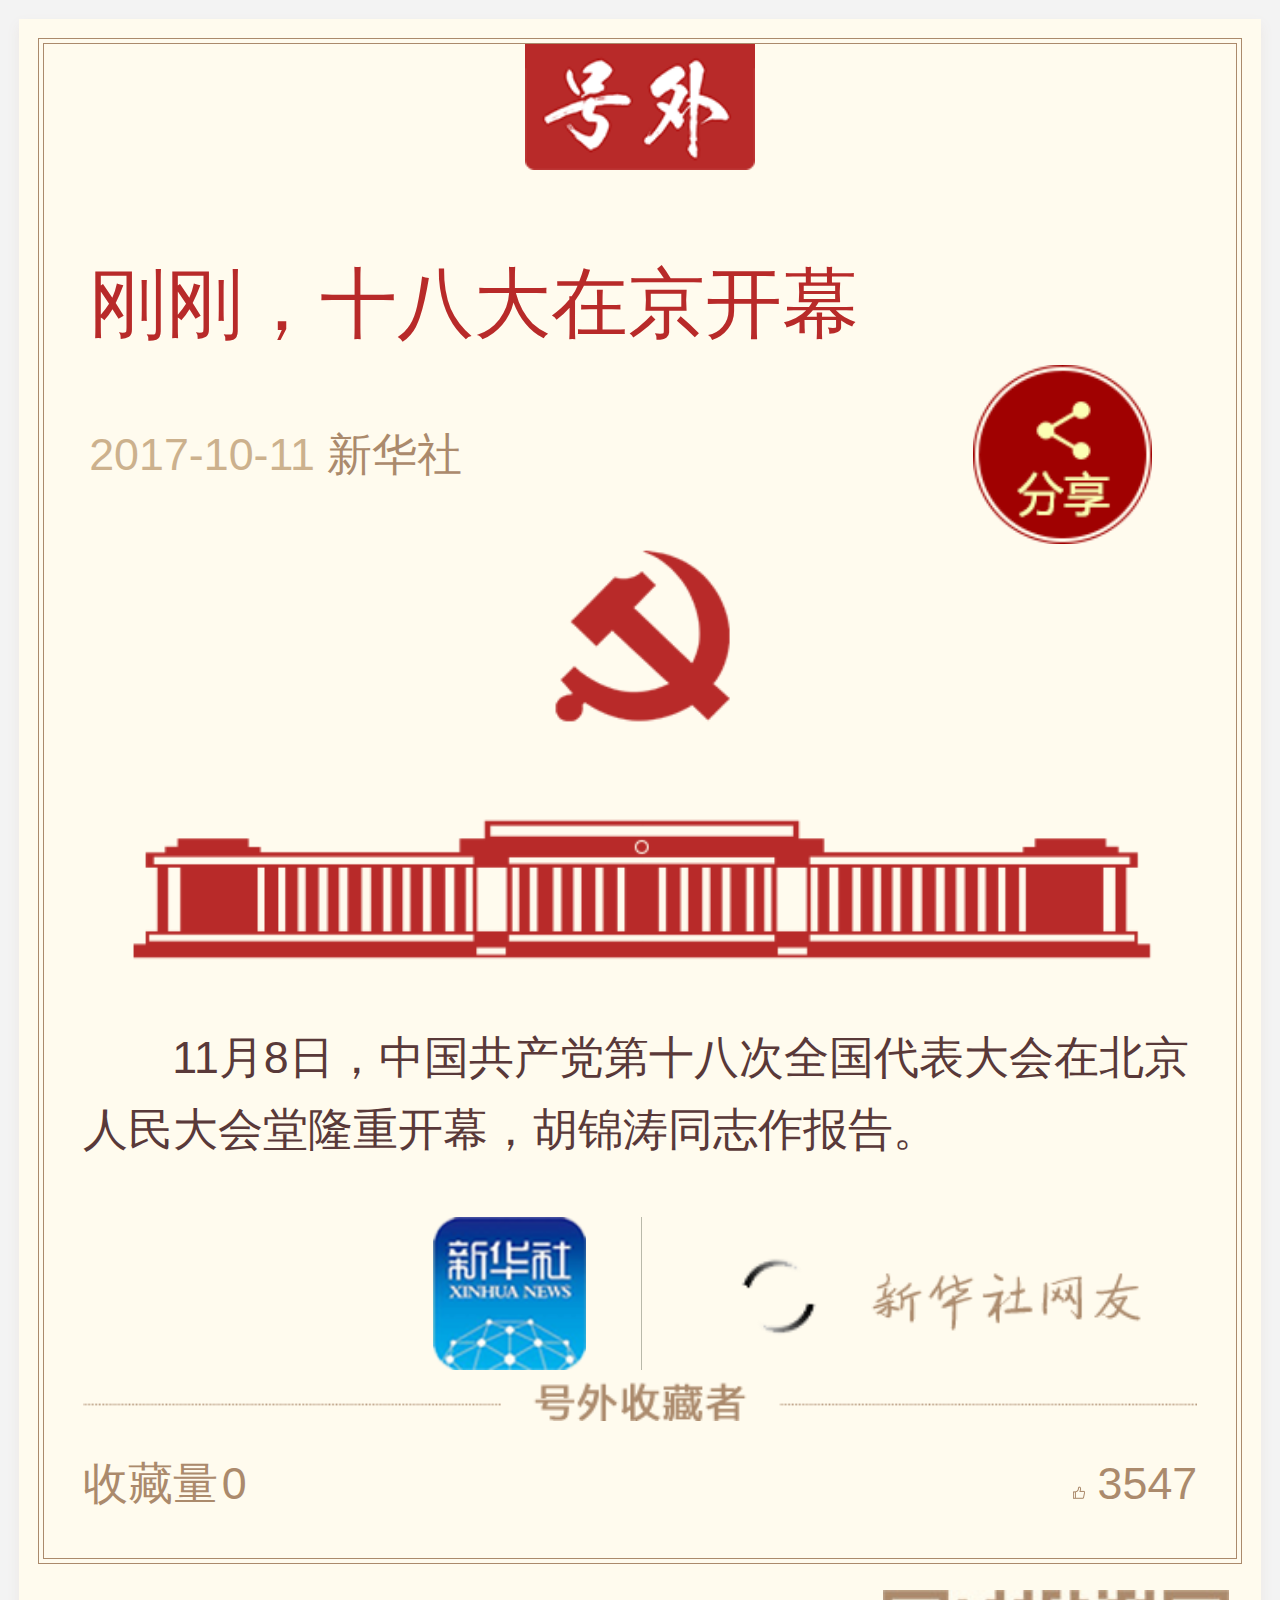
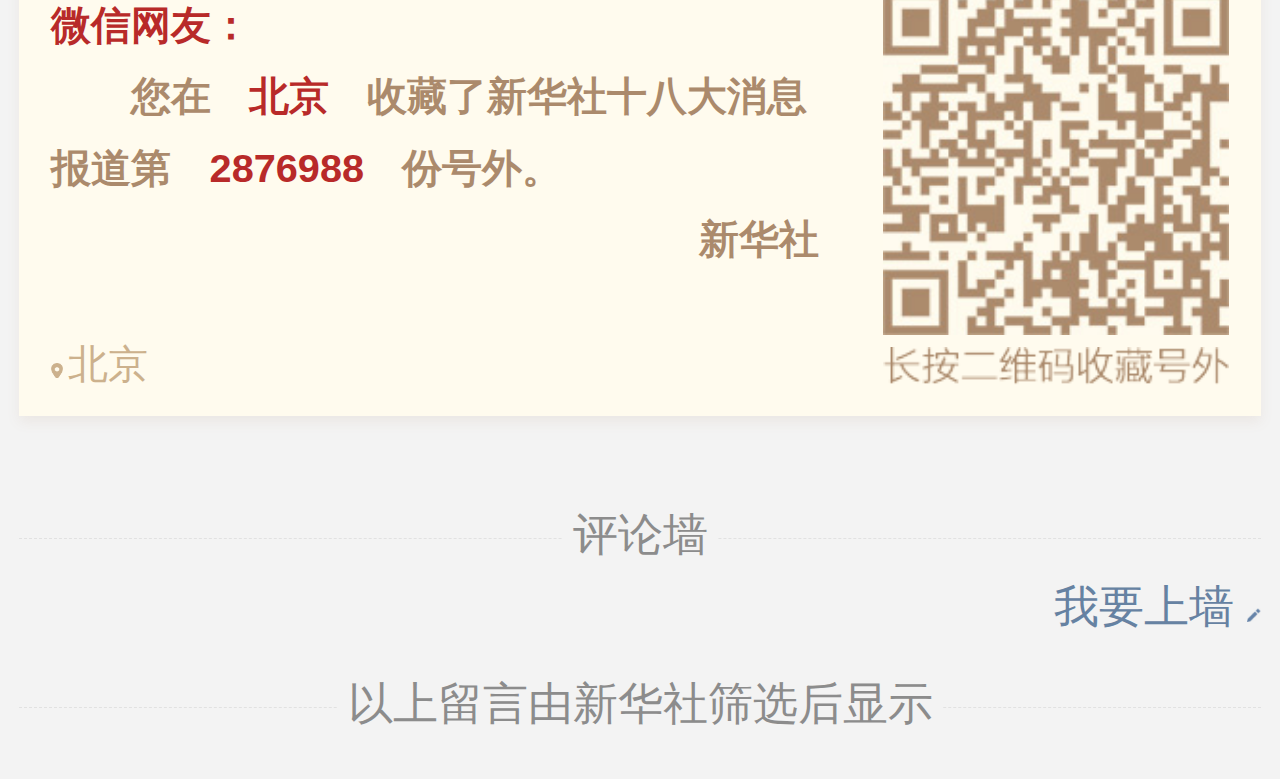
==== commit 82c1e8e9: "a" ====
--- a/index.html
+++ b/index.html
@@ -4,7 +4,7 @@
 	<meta charset="utf-8">
 	<meta name="viewport" content="width=device-width,initial-scale=1.0,user-scalable=no">
 	<meta name="format-detection" content="telephone=no,email=no" />
-	<title></title>
+	<title>新华社号外</title>
 	<script>
 		//document.addEventListener("touchmove",function(e){e.preventDefault();},{ passive: false });
 		document.querySelector('html').style.fontSize=document.documentElement.clientWidth /10 + 'px';
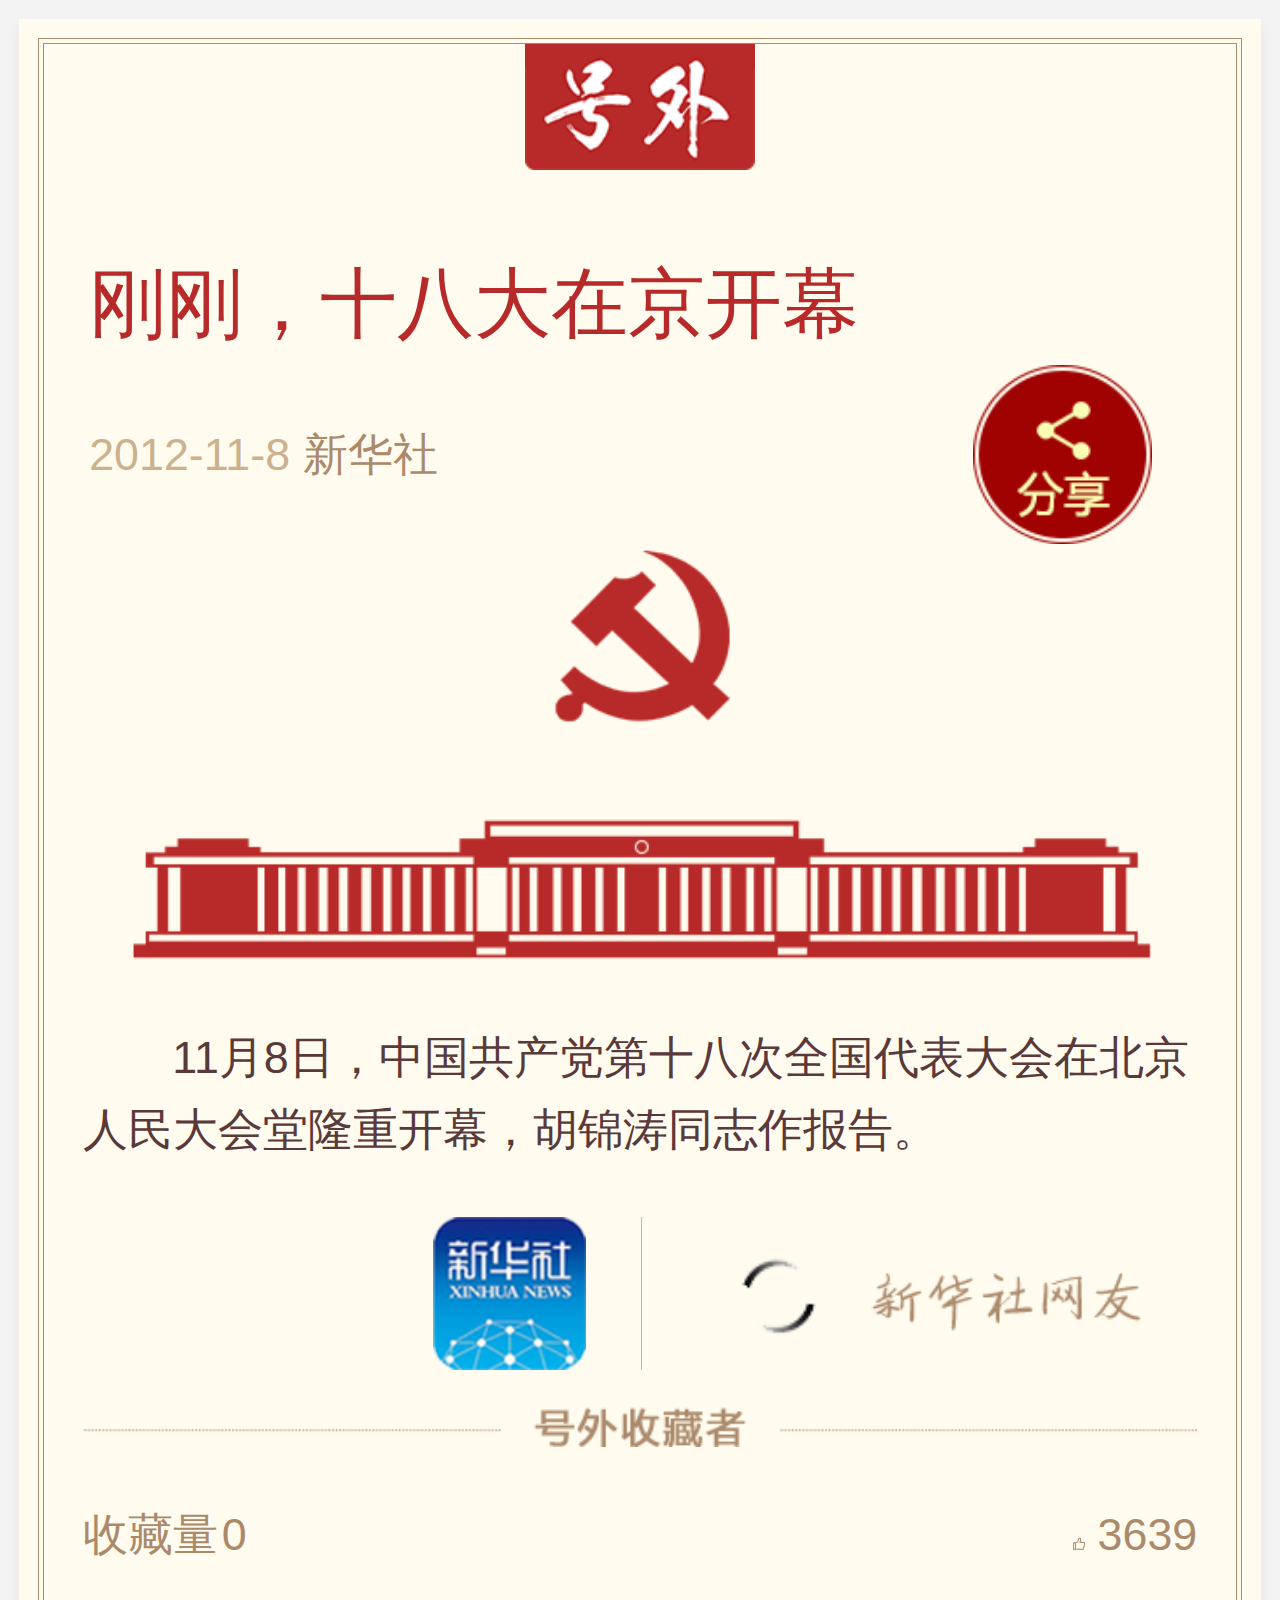
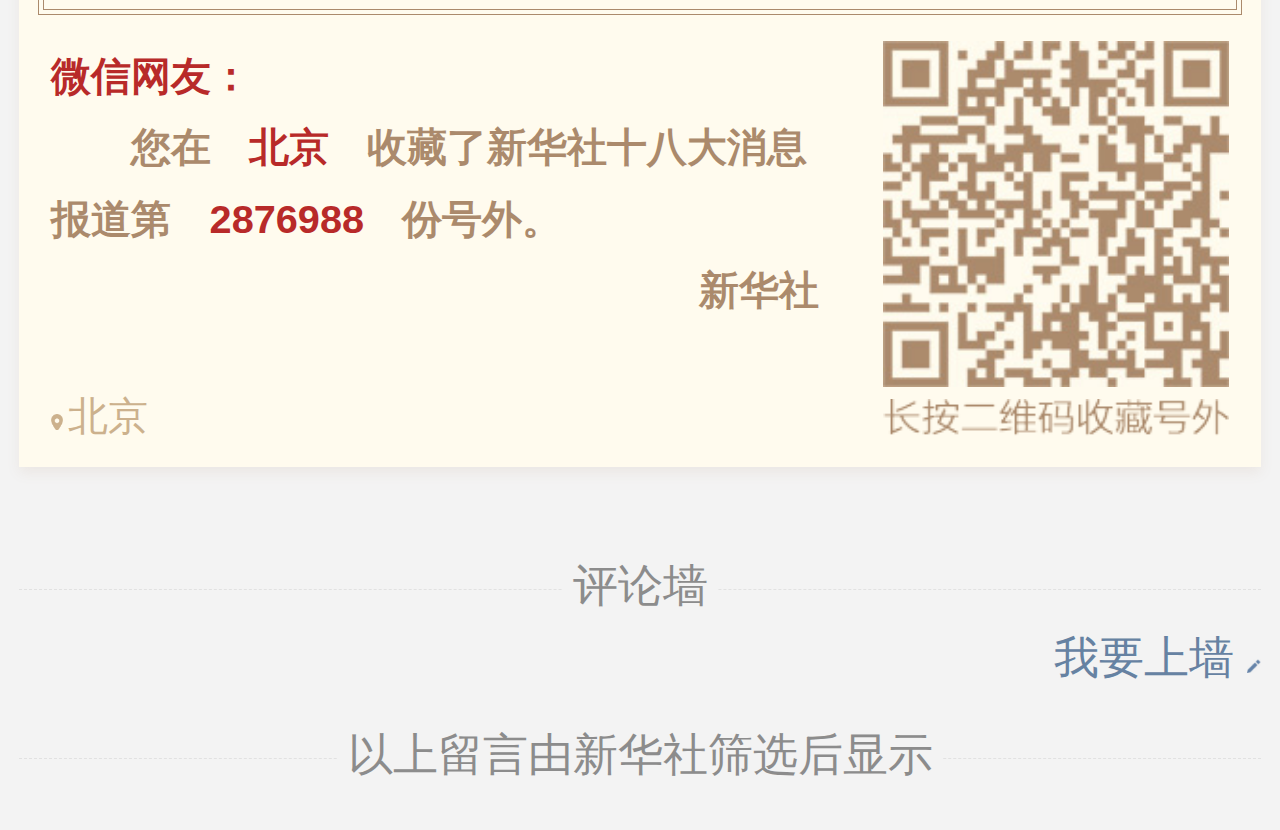
==== commit e091140c: "a" ====
--- a/index.html
+++ b/index.html
@@ -53,7 +53,7 @@
                             <div class="clearfix"></div>
                         </div>
                         <div class="wx-source">
-                            <i style="color:#ccb18d;">2017-10-11</i>
+                            <i style="color:#ccb18d;">2012-11-8</i>
                             <i style="color:#ab8a6c;">新华社</i>
                         </div>
                         <div class="wx-slide">我要分享</div>
--- a/assets/css/wx.css
+++ b/assets/css/wx.css
@@ -318,7 +318,7 @@
 
 .wx-zhubian {
   text-align: center;
-  padding: 0 0.3rem;
+  padding: .2rem 0.3rem;
   box-sizing: border-box;
   -webkit-box-sizing: border-box;
   -moz-box-sizing: border-box; }
@@ -393,7 +393,6 @@
   width: 13px;
   height: 13px;
   display: inline-block;
-  -webkit-background-size: 100% auto;
   background-size: 100% auto; }
 
 .wx-app-sta {
@@ -674,4 +673,4 @@
   .wx-source em {
     width: 97px; } }
 
-/*# sourceMappingURL=wx.css.map */
+/*# sourceMappingURL=wx.css.map */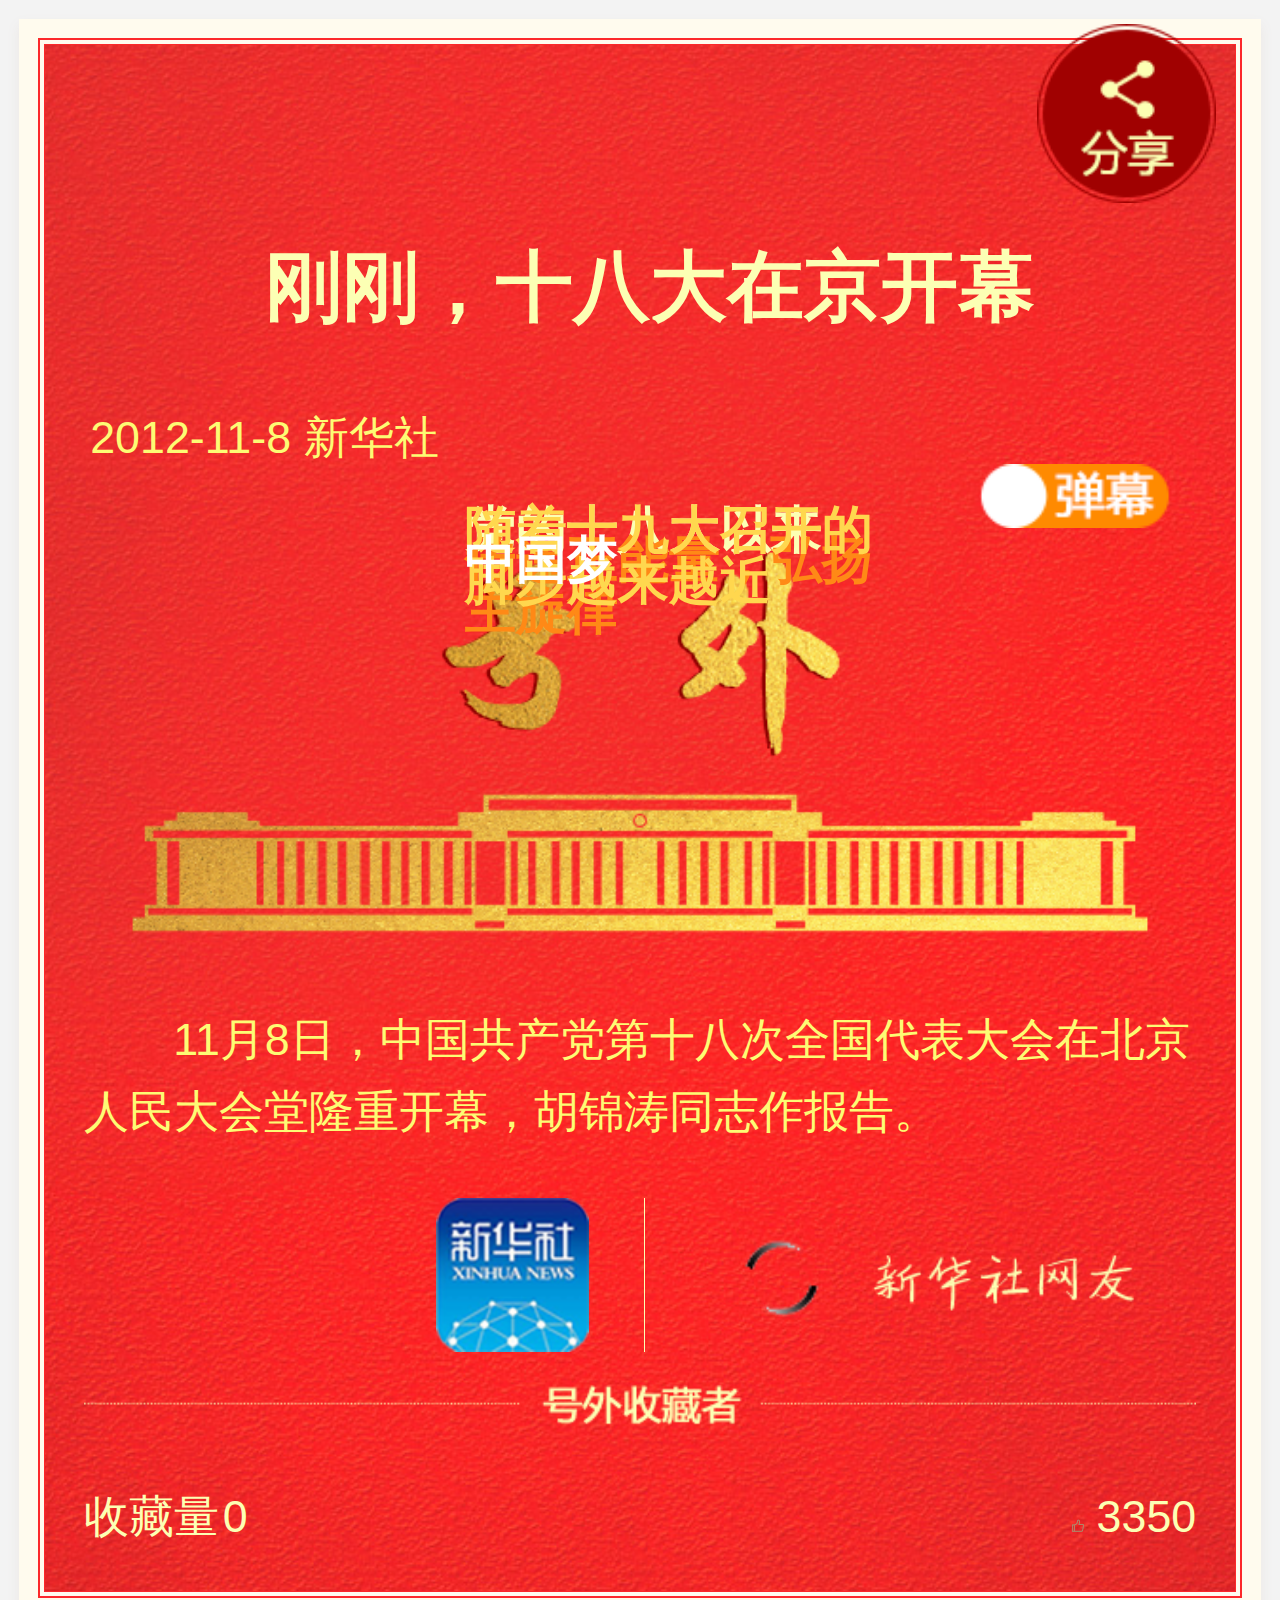
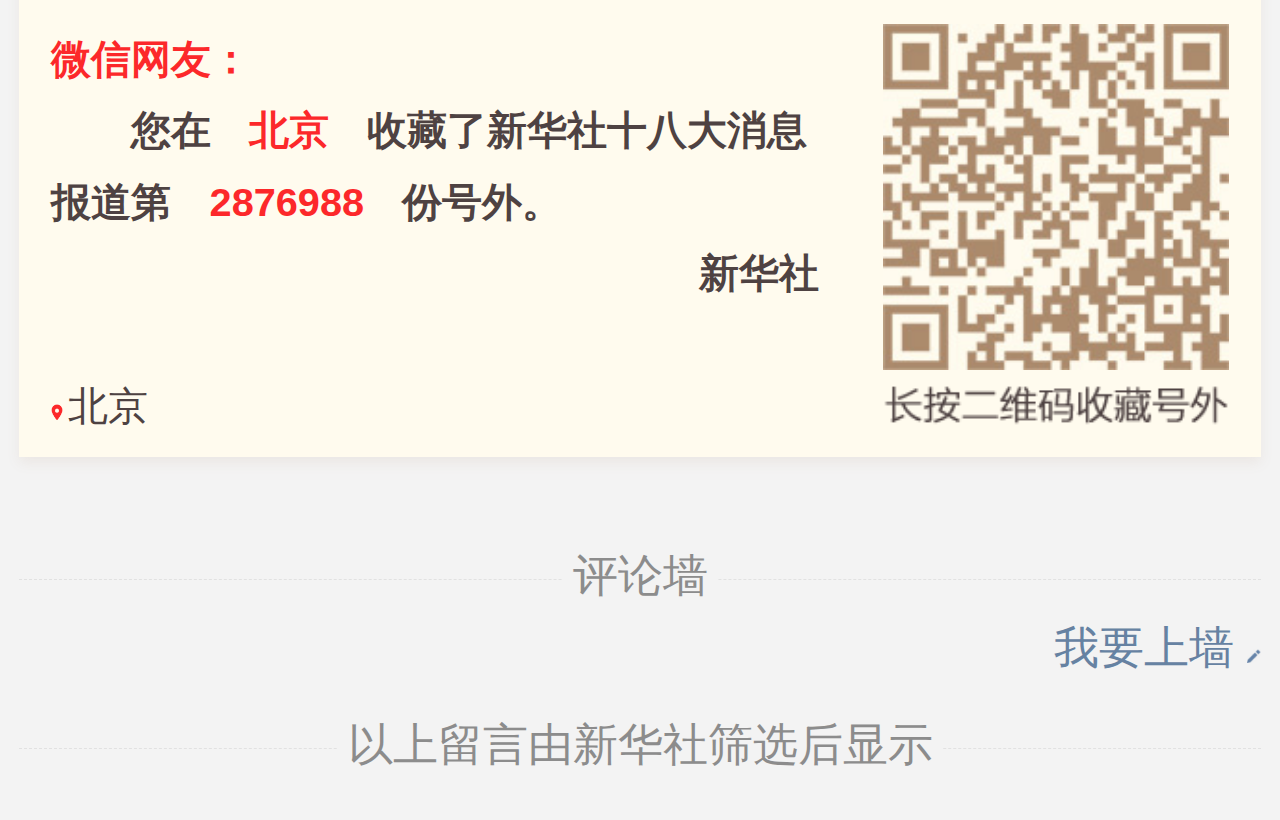
==== commit d2aa4cf1: "a" ====
--- a/index.html
+++ b/index.html
@@ -1,45 +1,45 @@
 <!DOCTYPE html>
 <html>
 <head>
-	<meta charset="utf-8">
-	<meta name="viewport" content="width=device-width,initial-scale=1.0,user-scalable=no">
-	<meta name="format-detection" content="telephone=no,email=no" />
-	<title>新华社号外</title>
-	<script>
-		//document.addEventListener("touchmove",function(e){e.preventDefault();},{ passive: false });
-		document.querySelector('html').style.fontSize=document.documentElement.clientWidth /10 + 'px';
-	</script>
-	
-	<link rel="stylesheet" type="text/css" href="./assets/css/wx.css">
-	<link rel="stylesheet" type="text/css" href="./assets/css/1.css">
-	<style>
-	html{
-		height: 100%;
-	}
-		 body{
-		 	background: #fff url(./assets/images/bg.jpg) no-repeat center;
-		 	height: 100%;
-		 }
-
-		 #js_article{
-		 	background: #fff;
-		 	box-sizing: border-box;
-		 }
-		
-		.zmiti-photo img{
-		 
-			box-sizing: border-box;
-		}
-		
-	</style>
+    <meta charset="utf-8">
+    <meta name="viewport" content="width=device-width,initial-scale=1.0,user-scalable=no">
+    <meta name="format-detection" content="telephone=no,email=no" />
+    <title>新华社号外</title>
+    <script>
+        //document.addEventListener("touchmove",function(e){e.preventDefault();},{ passive: false });
+        document.querySelector('html').style.fontSize=document.documentElement.clientWidth /10 + 'px';
+    </script>
+
+    <link rel="stylesheet" type="text/css" href="./assets/css/wx.css">
+    <link rel="stylesheet" type="text/css" href="./assets/css/1.css">
+    <style>
+        html{
+            height: 100%;
+        }
+        body{
+            background: #fff url(./assets/images/bg.jpg) no-repeat center;
+            height: 100%;
+        }
+
+        #js_article{
+            background: #fff;
+            box-sizing: border-box;
+        }
+
+        .zmiti-photo img{
+
+            box-sizing: border-box;
+        }
+
+    </style>
 </head>
 <body>
 
 
 <div id="js_article" class="rich_media" style="display: none;">
-	<div class="zmiti-header" id="zmiti-header" style="display: none;">
-		<img src="./assets/images/img-063.jpg" />
-	</div>
+    <div class="zmiti-header" id="zmiti-header" style="display: none;">
+        <img src="./assets/images/img-063.jpg" />
+    </div>
     <div class="rich_media_inner">
 
         <div id="page-content" class="rich_media_area_primary">
@@ -47,24 +47,31 @@
                 <div class="wx-page-index-inner">
                     <div id="img-content" class="wx-page-index-inner-sub">
 
-                        <div class="wx-index-hw"><img src="assets/images/img-070.png" /></div>
-                        <div class="wx-artitle">
-                            <div class="wx-tit-h5">刚刚，十八大在京开幕</div>
-                            <div class="clearfix"></div>
+                        <div class="wx-index-hw" hidden="">
+                            <img src="assets/images/img-070.png" />
                         </div>
-                        <div class="wx-source">
-                            <i style="color:#ccb18d;">2012-11-8</i>
-                            <i style="color:#ab8a6c;">新华社</i>
-                        </div>
-                        <div class="wx-slide">我要分享</div>
-                        <div class="wx-message">
-                            	<img class="mess-img-a" src="assets/images/img-061.png" width="auto"/>
-                        </div>
-                        <div class="wx-index-text" id="js_content">
-                            <p>11月8日，中国共产党第十八次全国代表大会在北京人民大会堂隆重开幕，胡锦涛同志作报告。
-                            </p>
-                        </div>
-                        <div class="wx-editor">
+                        <div class="zmiti-index-content">
+                            <div class="wx-artitle">
+                                <div class="wx-tit-h5">刚刚，十八大在京开幕</div>
+                                <div class="clearfix"></div>
+                            </div>
+                            <div class="wx-source">
+                                <i>2012-11-8</i>
+                                <i>新华社</i>
+                            </div>
+                            <div class="wx-slide">我要分享</div>
+                            <div class="wx-message">
+                                <img class="mess-img-a" src="assets/images/img-061.png" width="auto"/>
+                                <div id="zmiti-barrage-btn" class="zmiti-barrage-btn">
+                                    <img  src="./assets/images/ico-s1.png">
+                                </div>
+                            </div>
+                            <div class="wx-index-text" id="js_content">
+                                <p>11月8日，中国共产党第十八次全国代表大会在北京人民大会堂隆重开幕，胡锦涛同志作报告。
+                                </p>
+                            </div>
+
+                            <div class="wx-editor">
                             <span class="wx-b1">
                                 <img src="assets/images/logo_footer2.png" />
                             </span>
@@ -77,26 +84,30 @@
                                     <img src="assets/images/img-062.png" />
                                 </span>
                             </span>
+                            </div>
+                            <div class="wx-zhubian">
+                                <img src="assets/images/img-064.png" />
+                            </div>
+                            <div class="wx-page-index-inner-sub2">
+
+                                <div class="wx-app-sta">
+                                    <div class="wx-item-ico wx-count-yd">
+                                        <i>收藏量</i><span>0</span>
+                                    </div>
+                                    <div class="wx-item-ico wx-count-dz" id="like3">
+                                        <i class="icon_praise_gray"></i>
+                                        <span>0</span>
+                                    </div>
+
+                                    <div class="clearfix"></div>
+                                </div>
+                            </div>
                         </div>
-                        <div class="wx-zhubian">
-                            <img src="assets/images/img-064.png" />
-                        </div>
+
+
                     </div>
 
-                    <div class="wx-page-index-inner-sub2">
-
-                        <div class="wx-app-sta">
-                            <div class="wx-item-ico wx-count-yd">
-                                <i>收藏量</i><span>0</span>
-                            </div>
-                            <div class="wx-item-ico wx-count-dz" id="like3">
-                                <i class="icon_praise_gray"></i>
-                                <span>0</span>
-                            </div>
-
-                            <div class="clearfix"></div>
-                        </div>
-                    </div>
+
 
                 </div>
             </div>
@@ -169,41 +180,41 @@
 </div>
 
 <div class="zmiti-toast">
-	<img src="./assets/images/toast.png">
+    <img src="./assets/images/toast.png">
 </div>
 
 <section id="zmiti-result" style="display: none;">
-	<div class="zmiti-photo  ">
-		<div>长按图像保存到手机</div>
-		<img style="position: relative;z-index: 1;" src='./assets/images/2.png'  />
-	</div>
-<footer class="zmiti-footer" >
-	<section id="zmiti-share-btns">
-		<aside>
-			<img id='zmiti-see' src="./assets/images/see.png">
-		</aside>
-		<aside>
-			<img id="zmiti-mask-btn" src="./assets/images/share-btn.png">
-		</aside>
-	</section>
-
-	<div>
-		<img src="./assets/images/copyright.png">
-	</div>
-</footer>
-<div class="zmiti-mask" id="zmiti-mask" style="display: none;">
-	
-</div>
+    <div class="zmiti-photo  ">
+        <div>长按图像保存到手机</div>
+        <img style="position: relative;z-index: 1;" src='./assets/images/2.png'  />
+    </div>
+    <footer class="zmiti-footer" >
+        <section id="zmiti-share-btns">
+            <aside>
+                <img id='zmiti-see' src="./assets/images/see.png">
+            </aside>
+            <aside>
+                <img id="zmiti-mask-btn" src="./assets/images/share-btn.png">
+            </aside>
+        </section>
+
+        <div>
+            <img src="./assets/images/copyright.png">
+        </div>
+    </footer>
+    <div class="zmiti-mask" id="zmiti-mask" style="display: none;">
+
+    </div>
 </section>
 <audio src='./assets/music/1.mp3' id="audio"></audio>
-	
-
-	<script src='http://res.wx.qq.com/open/js/jweixin-1.2.0.js'></script> 
-	<script src='./assets/js/jquery.min.js'></script>
-	<script src='./assets/js/html2canvas.js'></script>
-	<script src='./assets/js/index.js?a=123456'></script>
-	
-	<script type="text/javascript" src="assets/js/wxTanmu2.js"></script>
+
+
+<script src='http://res.wx.qq.com/open/js/jweixin-1.2.0.js'></script>
+<script src='./assets/js/jquery.min.js'></script>
+<script src='./assets/js/html2canvas.js'></script>
+<script src='./assets/js/index.js?a=123456'></script>
+
+<script type="text/javascript" src="assets/js/wxTanmu2.js"></script>
 
 </body>
 </html>--- a/assets/css/wx.css
+++ b/assets/css/wx.css
@@ -215,13 +215,8 @@
   -moz-box-sizing: border-box;
   padding: 0.4rem 0 0 0.35rem;
   /*text-align: center;*/
-  color: #fdfb71;
+  color: #fdfb74;
   font-size: 0.35rem; }
-  .wx-source em {
-    width: 102px;
-    color: #8c8c8c;
-    font-style: normal;
-    display: inline-block; }
   .wx-source span {
     color: #607fa6;
     display: inline-block;
@@ -242,8 +237,8 @@
   display: inline-block;
   position: fixed;
   z-index: 200;
-  right: 1rem;
-  top: 3.5rem;
+  right: .5rem;
+  top: 24px;
   width: 1.4rem;
   height: 1.4rem;
   background: url("../images/img-033.png") no-repeat;
@@ -337,7 +332,7 @@
   .wx-editor .wx-b1 {
     width: 3.5rem;
     height: 1.2rem;
-    border-right: 1px #b9b9aa solid;
+    border-right: 1px #fcffb4 solid;
     padding: 0 0.43rem 0 0;
     margin: 0 0.35rem 0 0;
     text-align: right; }
@@ -396,7 +391,7 @@
   background-size: 100% auto; }
 
 .wx-app-sta {
-  color: #ab8a6c;
+  color: #fcffb4;
   font-size: 0.35rem; }
   .wx-app-sta .wx-count-yd {
     width: 60%;
@@ -422,16 +417,16 @@
     position: absolute;
     left: 0.1rem;
     bottom: 0;
-    color: #ccb18d; }
+    color: #4e4242; }
   .wx-user-cons .wx-user-pos {
-    color: #ab8a6c;
+    color: #4e4242;
     width: 6rem;
     float: left;
     font-weight: bold;
     line-height: 1.8; }
     .wx-user-cons .wx-user-pos em {
       font-style: normal;
-      color: #b82a29; }
+      color: #fc282a; }
     .wx-user-cons .wx-user-pos p {
       text-indent: 2em; }
       .wx-user-cons .wx-user-pos p em {
@@ -462,10 +457,10 @@
       display: block; }
 
 .wx-page-index {
-  border: 1px solid #ab8a6c;
+  border: 2px solid #fc282a;
   padding: 4px; }
   .wx-page-index .wx-page-index-inner {
-    border: 1px solid #ab8a6c; }
+    border: 1px solid #fc282a; }
 
 .wx-page-index-inner-sub2 {
   padding: 0.05rem 0.3rem 0.3rem 0.3rem;
@@ -502,7 +497,7 @@
   -webkit-box-sizing: border-box;
   -moz-box-sizing: border-box; }
   .wx-index-text p {
-    color: #593939;
+    color: #fdfb74;
     text-indent: 2em; }
 
 .wx-message {
@@ -540,12 +535,28 @@
   .wx-message .wx-sta2 {
     background-image: url("../images/ico-s2.png"); }
 
+.zmiti-barrage-btn {
+  position: absolute;
+  right: .5rem;
+  width: 1.5rem;
+  top: -10px; }
+  .zmiti-barrage-btn img {
+    width: 100%; }
+
+.zmiti-index-content {
+  background: url(../images/bg1.jpg) no-repeat center;
+  background-size: cover;
+  overflow: hidden; }
+
 .wx-artitle {
   padding-top: 0.4rem; }
   .wx-artitle .wx-tit-h5 {
     font-size: 0.6rem;
     color: #b82a29;
-    padding: 0 0.2rem 0 0.35rem; }
+    padding: 1rem 0.2rem 0 0.35rem;
+    text-align: center;
+    font-weight: bold;
+    color: #fcffb4; }
   .wx-artitle i, .wx-artitle span, .wx-artitle em {
     display: inline-block; }
   .wx-artitle i {
@@ -670,7 +681,10 @@
     .ico-hw span {
       width: 75px; }
 
-  .wx-source em {
-    width: 97px; } }
+  .wx-source {
+    text-align: center;
+    width: 4rem;
+    color: #fdfb74;
+    margin: 0 auto; } }
 
 /*# sourceMappingURL=wx.css.map */